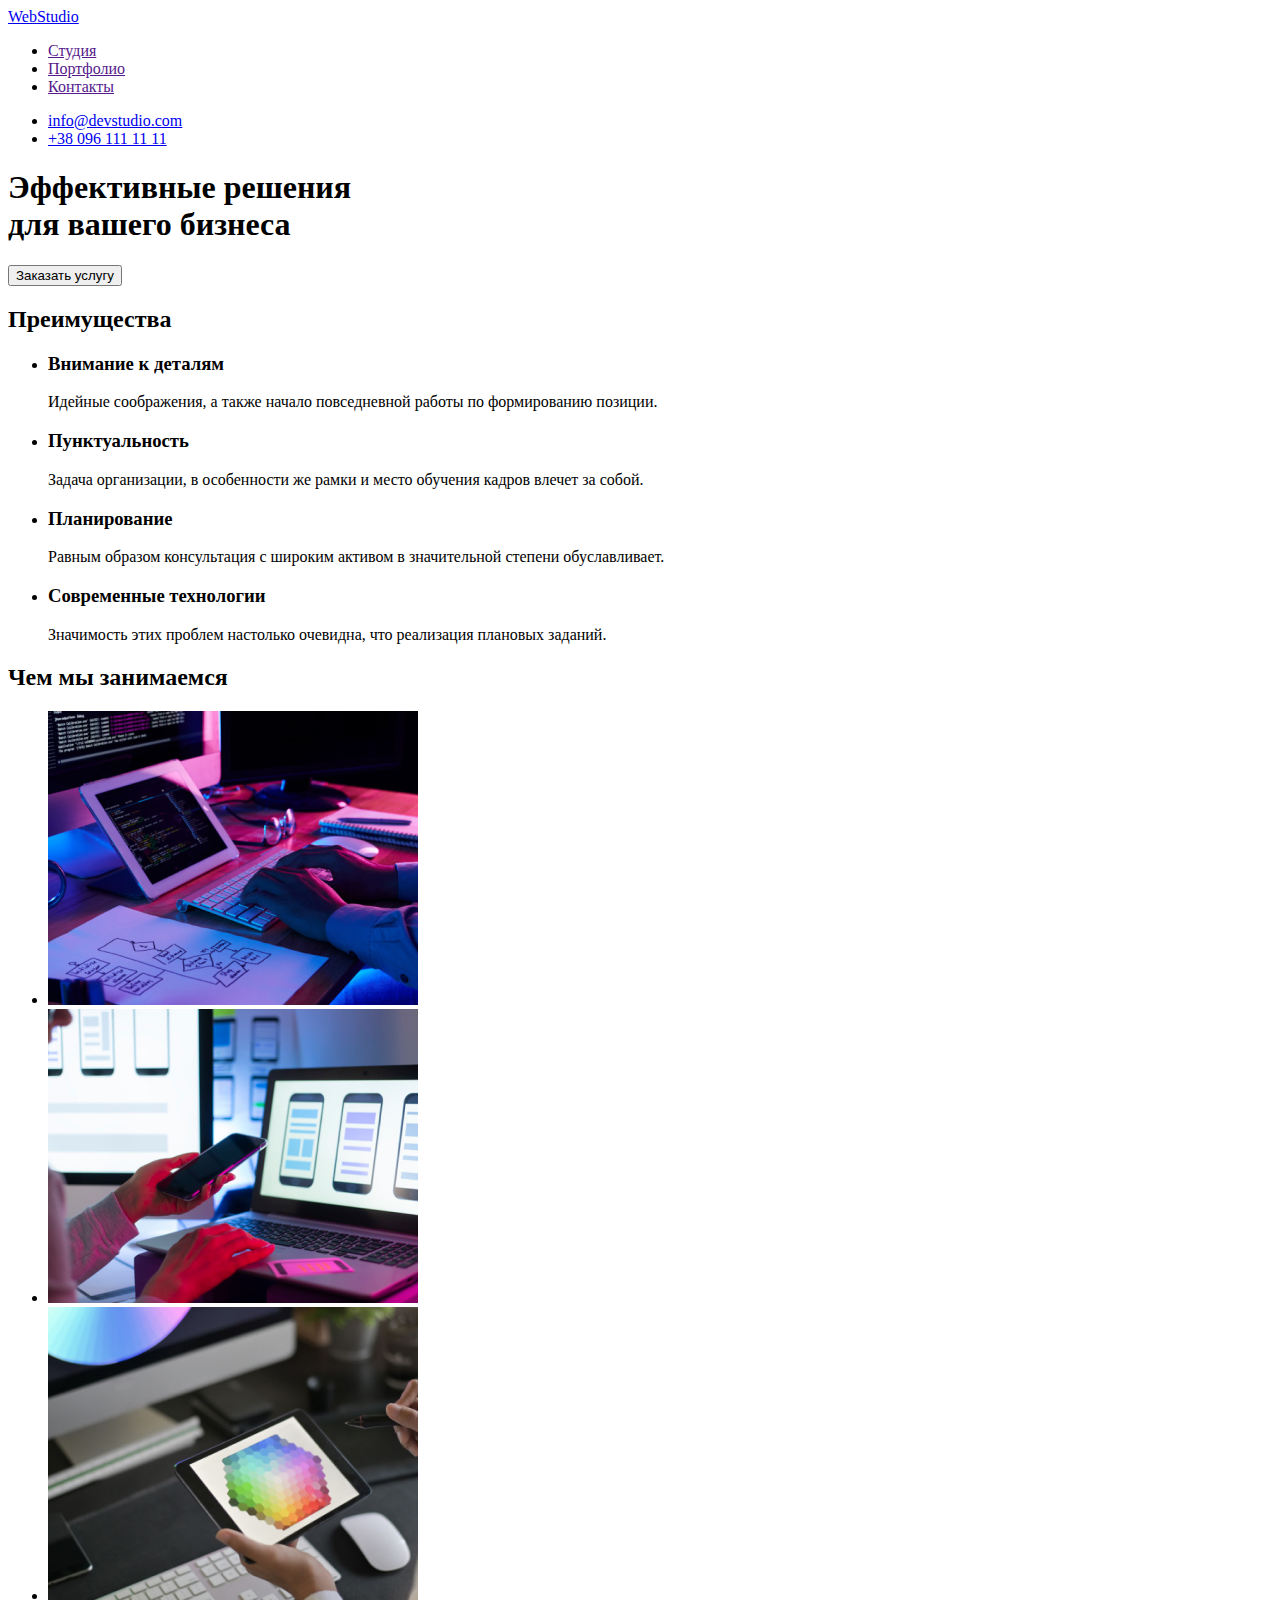
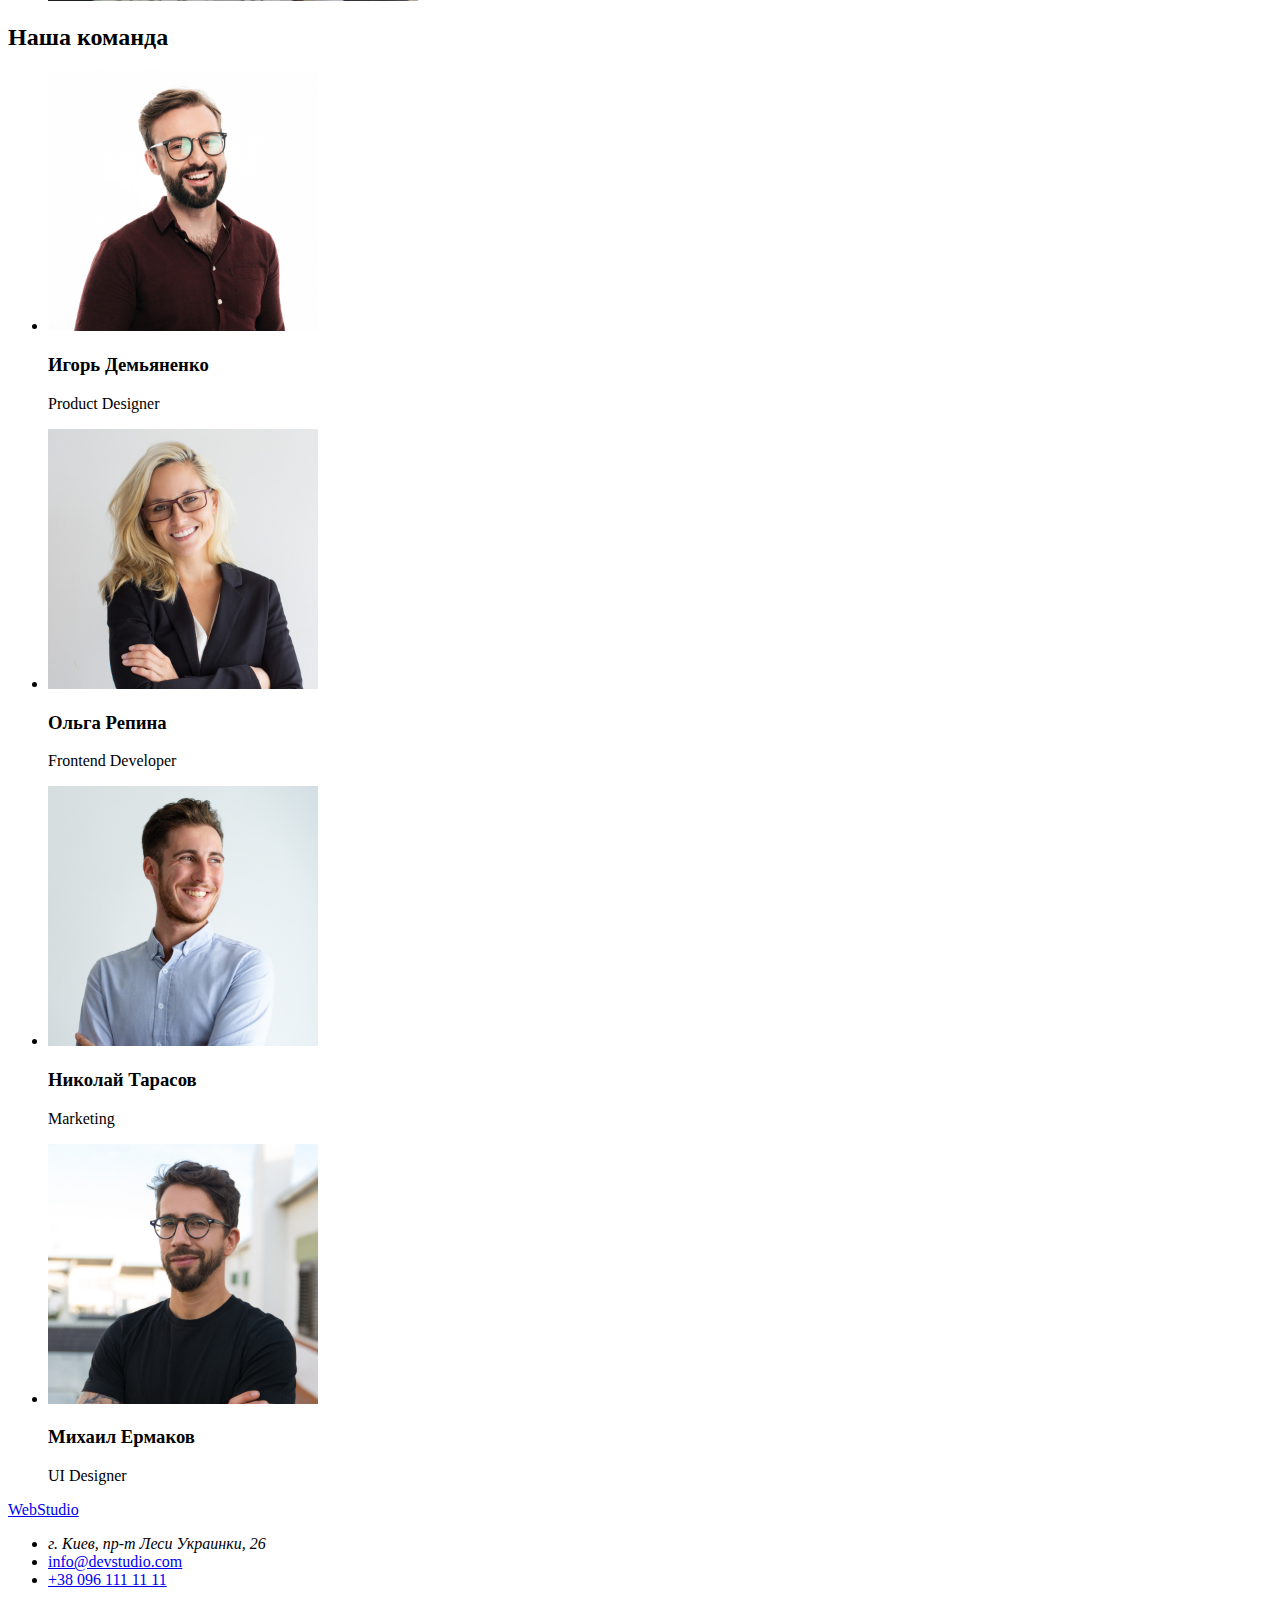
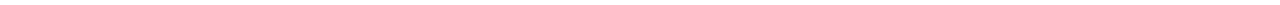
==== index.html @ 6b632d4a "Копіює дз №1" ====
<!DOCTYPE html>
<html lang="ru">
<head>
    <meta charset="UTF-8">
    <meta http-equiv="X-UA-Compatible" content="IE=edge">
    <meta name="viewport" content="width=device-width, initial-scale=1.0">
    <title>Web Studio</title>
</head>


<body>
<!--Шапка сайту-->
    <header>
        <nav>
            <a href="./index.html">WebStudio</a>
        
        <ul>
            <li><a href="">Студия</a></li>
            <li><a href="">Портфолио</a></li>
            <li><a href="">Контакты</a></li>
        </ul>
        </nav>
        <ul>
            <li><a href="mailto:info@devstudio.com">info@devstudio.com</a></li>
            <li><a href="tel:+38 096 111 11 11">+38 096 111 11 11</a></li>
        </ul>
    </header>

    <main>
<!--Головний банер-->
        <section>        
            <h1>Эффективные решения<br> для вашего бизнеса</h1>
            <button type="button">Заказать услугу</button>
        </section>
<!--Переваги-->
        <section>
            <h2>Преимущества</h2>
            <ul>
                <li>
                    <h3>Внимание к деталям</h3>
                    <p>Идейные соображения, а также начало повседневной работы по формированию позиции.</p>
                </li>
                <li>
                    <h3>Пунктуальность</h3>
                    <p>Задача организации, в особенности же рамки и место обучения кадров влечет за собой.</p>
                </li>
                <li>
                    <h3>Планирование</h3>
                    <p>Равным образом консультация с широким активом в значительной степени обуславливает.</p>
                </li>
                <li>
                    <h3>Современные технологии</h3>
                    <p>Значимость этих проблем настолько очевидна, что реализация плановых заданий.</p>
                </li>
            </ul>
        </section>
<!--Робота-->
        <section>
            <h2>Чем мы занимаемся</h2>
            <ul>
                <li>
                    <img src="./images/programming.jpg" alt="Програмирование" width="370" height="294">
                </li>
                <li>
                    <img src="./images/devices.jpg" alt="Выбор девайса для будущего проэкта" width="370" height="294">
                </li>
                <li>
                    <img src="./images/design.jpg" alt="Современный дизайн будущего проэкта" width="370" height="294">
                </li>
            </ul>
        </section>
<!--Команда-->
        <section>
            <h2>Наша команда</h2>
            <ul>
                <li>
                    <img src="./images/ihor-demianenko.jpg" alt="Игорь Демьяненко" width="270">
                    <h3>Игорь Демьяненко</h3>
                    <p>Product Designer</p>
                </li>
                <li>
                    <img src="./images/olga-repina.jpg" alt="Ольга Репина" width="270">
                    <h3>Ольга Репина</h3>
                    <p>Frontend Developer</p>
                </li>
                <li>
                    <img src="./images/nikolay-tarasov.jpg" alt="Николай Тарасов" width="270">
                    <h3>Николай Тарасов</h3>
                    <p>Marketing</p>
                </li>
                <li>
                    <img src="./images/myhail-ermakov.jpg" alt="Михаил Ермаков" width="270">
                    <h3>Михаил Ермаков</h3>
                    <p>UI Designer</p>
                </li>
            </ul>
        </section>
    </main>
<!--Підвал-->    
    <footer>
        <a href="./index.html">WebStudio</a>
        <ul>
            <li><address>г. Киев, пр-т Леси Украинки, 26</address></li>
            <li><a href="mailto:info@devstudio.com">info@devstudio.com</a></li>
            <li><a href="tel:+38 096 111 11 11">+38 096 111 11 11</a></li>
        </ul>
    </footer>
</body>
</html>
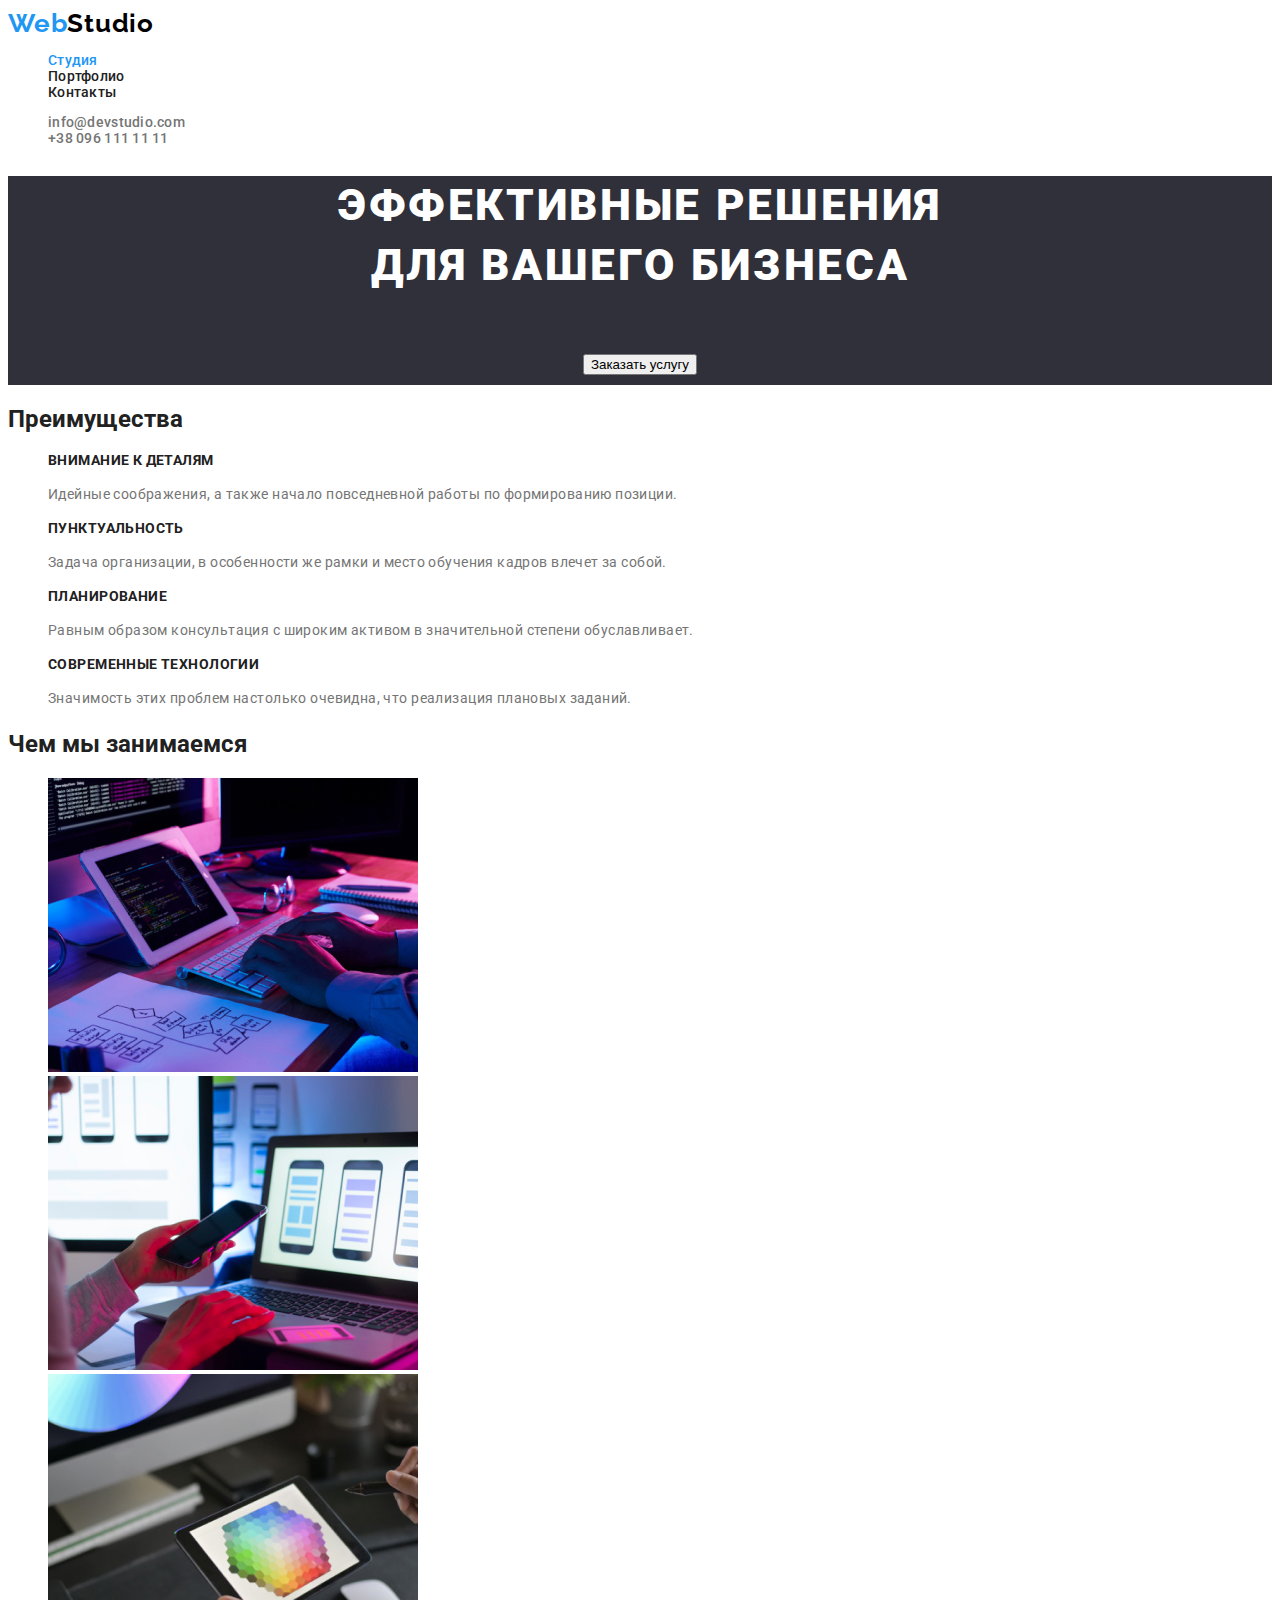
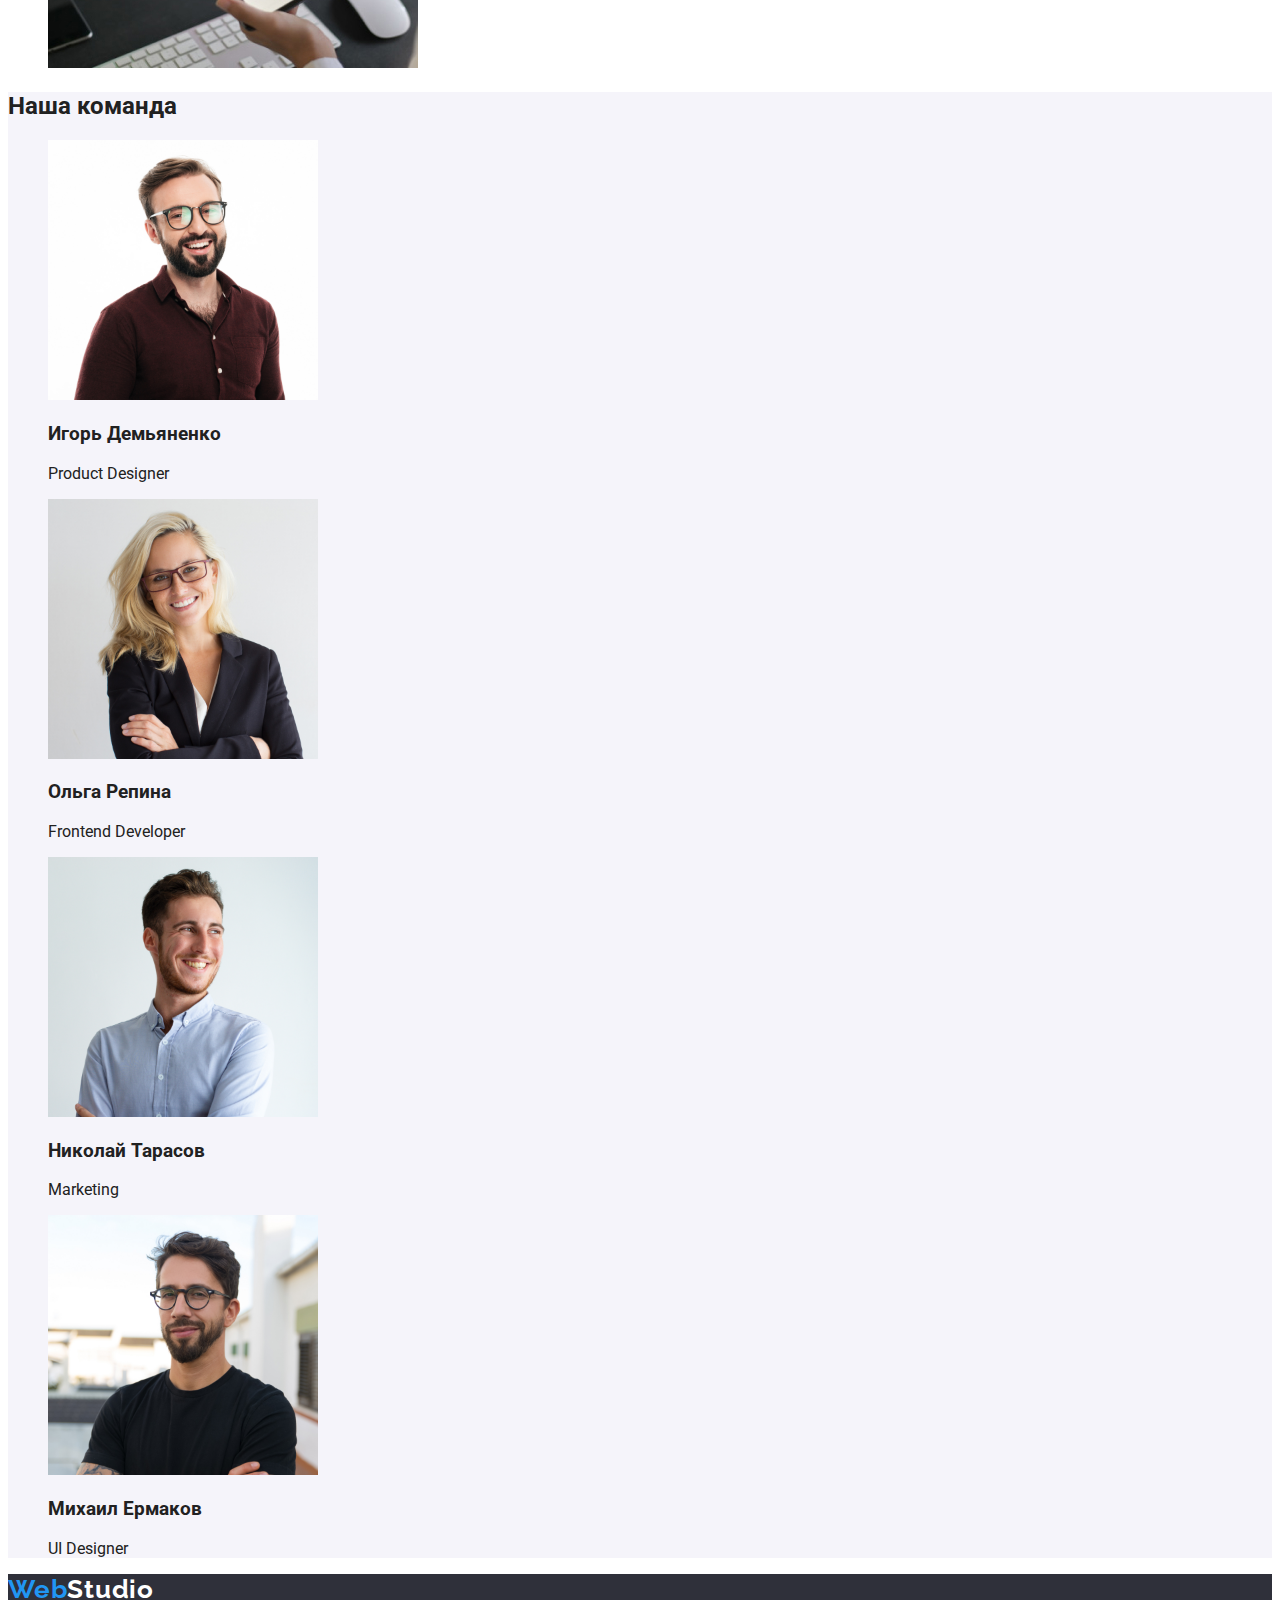
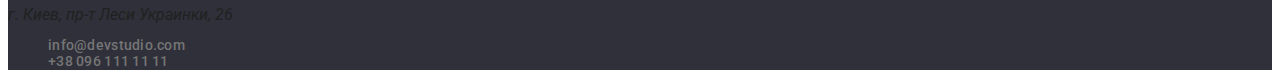
==== commit 5fd746ce: "Зроблено стиль шапки, основного документу  і розмітка портфоліо" ====
--- a/index.html
+++ b/index.html
@@ -4,60 +4,65 @@
     <meta charset="UTF-8">
     <meta http-equiv="X-UA-Compatible" content="IE=edge">
     <meta name="viewport" content="width=device-width, initial-scale=1.0">
+    <link rel="preconnect" href="https://fonts.googleapis.com">
+    <link rel="preconnect" href="https://fonts.gstatic.com" crossorigin>
+    <link href="https://fonts.googleapis.com/css2?family=Raleway:wght@700&family=Roboto:wght@400;500;700;900&display=swap"
+        rel="stylesheet">
+    <link rel="stylesheet" href="./css/styles.css">
     <title>Web Studio</title>
 </head>
 
 
 <body>
-<!--Шапка сайту-->
+<!--Header-->
     <header>
         <nav>
-            <a href="./index.html">WebStudio</a>
+            <a href="./index.html" class="logo"><span class="web">Web</span><span class="studio">Studio</span></a>
         
-        <ul>
-            <li><a href="">Студия</a></li>
-            <li><a href="">Портфолио</a></li>
-            <li><a href="">Контакты</a></li>
+        <ul class="site-nav">
+            <li><a href="./index.html" class="link-active">Студия</a></li>
+            <li><a href="./portfolio.html" class="link">Портфолио</a></li>
+            <li><a href="" class="link">Контакты</a></li>
         </ul>
         </nav>
-        <ul>
-            <li><a href="mailto:info@devstudio.com">info@devstudio.com</a></li>
-            <li><a href="tel:+38 096 111 11 11">+38 096 111 11 11</a></li>
+        <ul class="auth-nav">
+            <li><a href="mailto:info@devstudio.com" class="link">info@devstudio.com</a></li>
+            <li><a href="tel:+38 096 111 11 11" class="link">+38 096 111 11 11</a></li>
         </ul>
     </header>
 
     <main>
-<!--Головний банер-->
-        <section>        
-            <h1>Эффективные решения<br> для вашего бизнеса</h1>
+<!--Main section-->
+        <section class="main-section-index">        
+            <h1 class="title">Эффективные решения<br> для вашего бизнеса</h1>
             <button type="button">Заказать услугу</button>
         </section>
-<!--Переваги-->
-        <section>
+<!--Features-->
+        <section class="features">
             <h2>Преимущества</h2>
-            <ul>
+            <ul class="features-list">
                 <li>
-                    <h3>Внимание к деталям</h3>
-                    <p>Идейные соображения, а также начало повседневной работы по формированию позиции.</p>
+                    <h3 class="title">Внимание к деталям</h3>
+                    <p class="description">Идейные соображения, а также начало повседневной работы по формированию позиции.</p>
                 </li>
                 <li>
-                    <h3>Пунктуальность</h3>
-                    <p>Задача организации, в особенности же рамки и место обучения кадров влечет за собой.</p>
+                    <h3 class="title">Пунктуальность</h3>
+                    <p class="description">Задача организации, в особенности же рамки и место обучения кадров влечет за собой.</p>
                 </li>
                 <li>
-                    <h3>Планирование</h3>
-                    <p>Равным образом консультация с широким активом в значительной степени обуславливает.</p>
+                    <h3 class="title">Планирование</h3>
+                    <p class="description">Равным образом консультация с широким активом в значительной степени обуславливает.</p>
                 </li>
                 <li>
-                    <h3>Современные технологии</h3>
-                    <p>Значимость этих проблем настолько очевидна, что реализация плановых заданий.</p>
+                    <h3 class="title">Современные технологии</h3>
+                    <p class="description">Значимость этих проблем настолько очевидна, что реализация плановых заданий.</p>
                 </li>
             </ul>
         </section>
-<!--Робота-->
-        <section>
-            <h2>Чем мы занимаемся</h2>
-            <ul>
+<!--Work-->
+        <section class="Work">
+            <h2 class="title">Чем мы занимаемся</h2>
+            <ul class="work-list">
                 <li>
                     <img src="./images/programming.jpg" alt="Програмирование" width="370" height="294">
                 </li>
@@ -69,10 +74,10 @@
                 </li>
             </ul>
         </section>
-<!--Команда-->
-        <section>
+<!--Team-->
+        <section class="team">
             <h2>Наша команда</h2>
-            <ul>
+            <ul class="team-list">
                 <li>
                     <img src="./images/ihor-demianenko.jpg" alt="Игорь Демьяненко" width="270">
                     <h3>Игорь Демьяненко</h3>
@@ -96,14 +101,16 @@
             </ul>
         </section>
     </main>
-<!--Підвал-->    
+<!--Footer-->    
     <footer>
-        <a href="./index.html">WebStudio</a>
-        <ul>
+        <a href="./index.html" class="logo"><span class="web">Web</span><span class="studio-footer">Studio</span></a>
+        <u class="address">
             <li><address>г. Киев, пр-т Леси Украинки, 26</address></li>
-            <li><a href="mailto:info@devstudio.com">info@devstudio.com</a></li>
-            <li><a href="tel:+38 096 111 11 11">+38 096 111 11 11</a></li>
-        </ul>
+            <ul class="auth-nav">
+                <li><a href="mailto:info@devstudio.com" class="link">info@devstudio.com</a></li>
+                <li><a href="tel:+38 096 111 11 11" class="link">+38 096 111 11 11</a></li>
+            </ul>
+        </u>
     </footer>
 </body>
 </html>--- a/css/styles.css
+++ b/css/styles.css
@@ -0,0 +1,172 @@
+:root {
+  --main-site-color: #212121;
+  --header-color: #ffffff;
+  --main-section-color: #2f303a;
+  --team-color: #f5f4fa;
+  --footer-color: #2f303a;
+  --logo-color-first: #2196f3;
+  --logo-color-second: #000000;
+  --navigation-color: #212121;
+  --auth-nav-color: #757575;
+  --secondary-color: #757575;
+}
+
+body {
+  background-color: var(--header-color);
+  font-family: Roboto, sans-serif;
+  color: var(--main-site-color);
+}
+
+/*Logo*/
+.logo {
+  text-decoration: none;
+  font-family: Raleway;
+  font-style: normal;
+  font-weight: bold;
+  font-size: 26px;
+  line-height: 1.19;
+  letter-spacing: 0.03em;
+}
+.web {
+  color: var(--logo-color-first);
+}
+.studio {
+  color: var(--logo-color-second);
+}
+.studio-footer {
+  color: var(--header-color);
+}
+
+/*Navigation*/
+.site-nav .link,
+.auth-nav .link {
+  text-decoration: none;
+}
+.site-nav {
+  list-style: none;
+  font-style: normal;
+  font-weight: 500;
+  font-size: 14px;
+  line-height: 1.14;
+  letter-spacing: 0.02em;
+}
+.link-active {
+  color: var(--logo-color-first);
+  text-decoration: none;
+}
+.site-nav .link {
+  color: var(--navigation-color);
+}
+.site-nav .link:hover,
+link:focus {
+  color: var(--navigation-color);
+}
+.site-nav .link:active {
+  color: var(--logo-color-first);
+}
+
+/*Auth-nav*/
+.auth-nav {
+  list-style: none;
+  font-style: normal;
+  font-weight: 500;
+  font-size: 14px;
+  line-height: 1.14;
+  letter-spacing: 0.02em;
+}
+
+.auth-nav .link {
+  color: var(--auth-nav-color);
+}
+.auth-nav .link:hover,
+.link:active {
+  color: var(--logo-color-first);
+}
+
+/*Main section*/
+.main-section-index {
+  background-color: var(--main-section-color);
+  font-weight: 900;
+  font-size: 44px;
+  line-height: 1.36;
+
+  text-align: center;
+  letter-spacing: 0.06em;
+  text-transform: uppercase;
+}
+.main-section-index .title {
+  color: var(--header-color);
+  font-weight: 900;
+  font-size: 44px;
+  line-height: 1.36;
+
+  text-align: center;
+  letter-spacing: 0.06em;
+  text-transform: uppercase;
+}
+
+/*Features*/
+.features,
+.work {
+  background-color: var(--header-color);
+}
+
+.features-list {
+  list-style: none;
+}
+.features-list .title {
+  font-weight: bold;
+  font-size: 14px;
+  line-height: 1.14;
+  letter-spacing: 0.03em;
+  text-transform: uppercase;
+}
+.features-list .description {
+  color: var(--secondary-color);
+  font-size: 14px;
+  line-height: 1.71;
+
+  letter-spacing: 0.03em;
+}
+
+/*Work*/
+.work .title {
+  font-weight: bold;
+  font-size: 36px;
+  line-height: 1.17;
+  text-align: center;
+  letter-spacing: 0.03em;
+}
+.work-list {
+  list-style: none;
+}
+
+/*Team*/
+.team {
+  background-color: var(--team-color);
+}
+.team-list {
+  list-style: none;
+}
+
+/*Footer*/
+footer {
+  background-color: var(--footer-color);
+}
+.address {
+  list-style: none;
+}
+
+/*PORTFOLIO*/
+
+.buttons {
+  list-style: none;
+}
+
+.portfolio-list {
+  list-style: none;
+}
+
+.address {
+  text-decoration: none;
+}
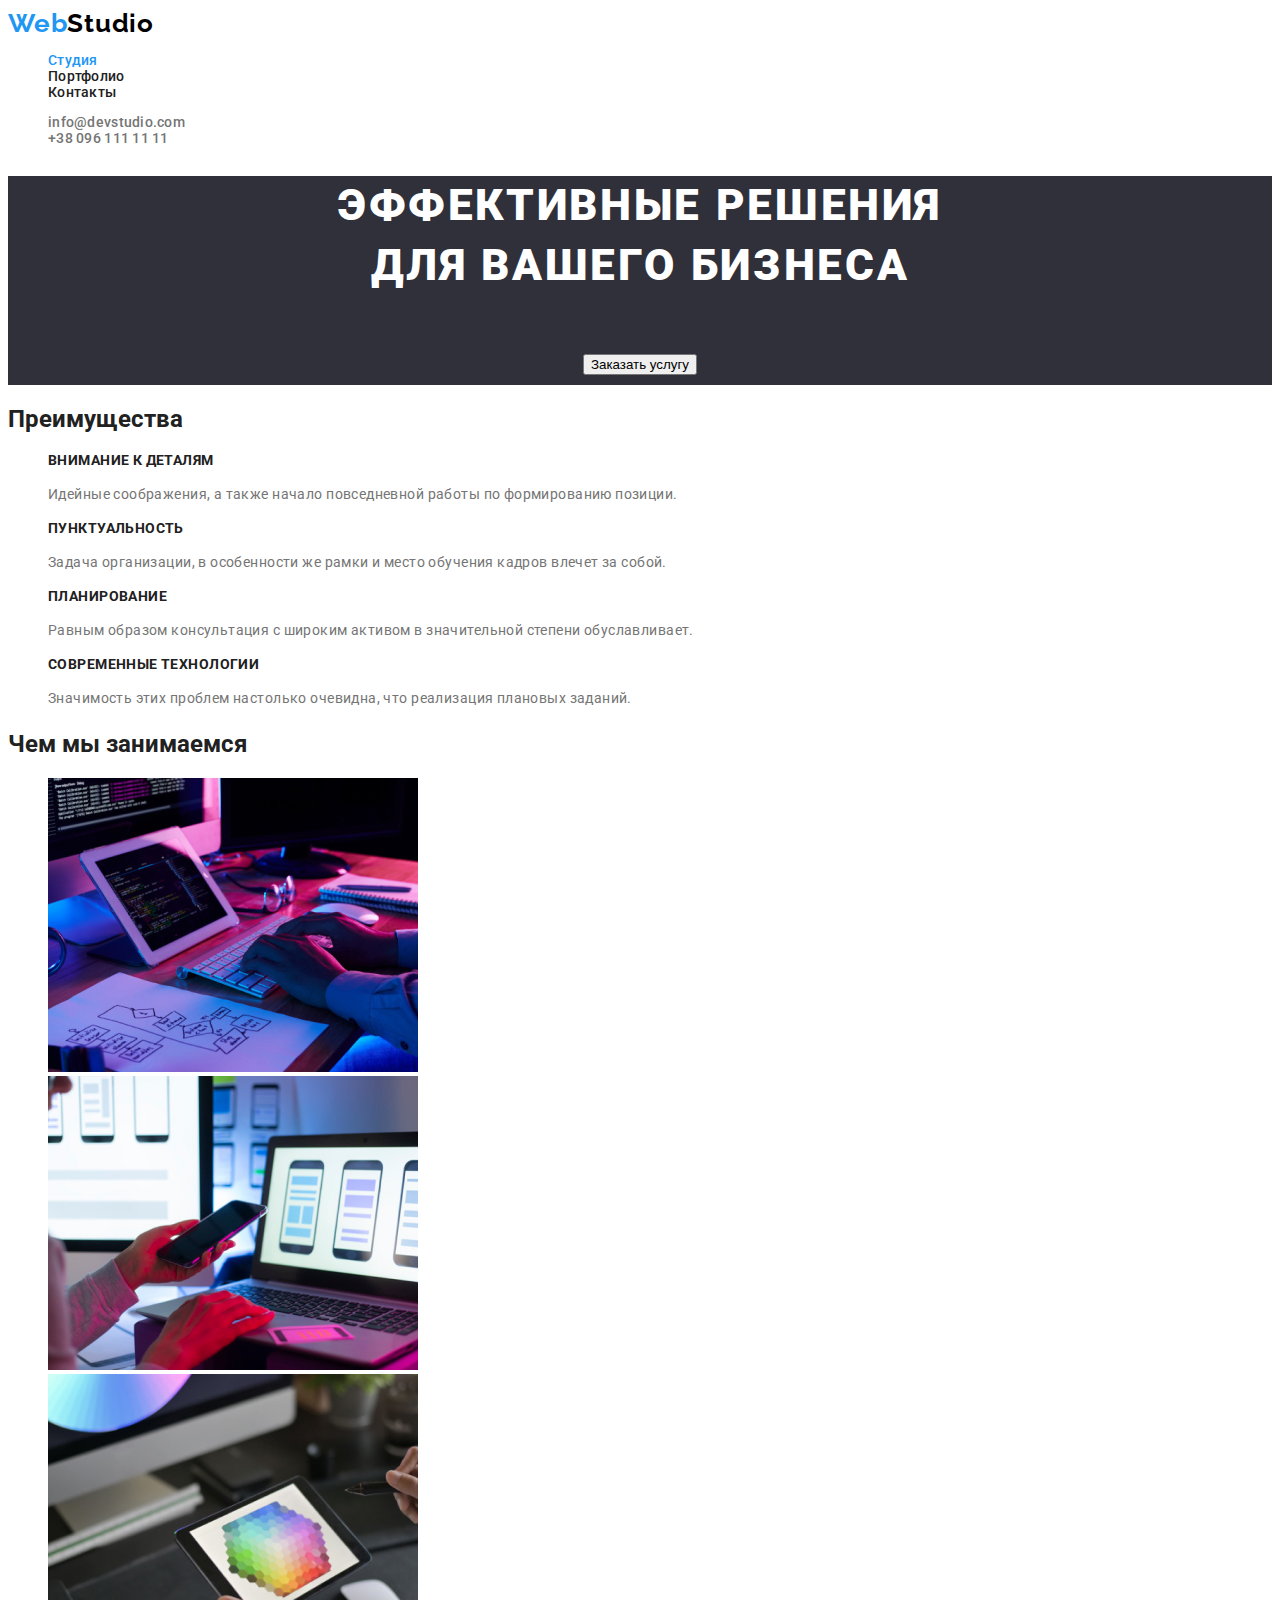
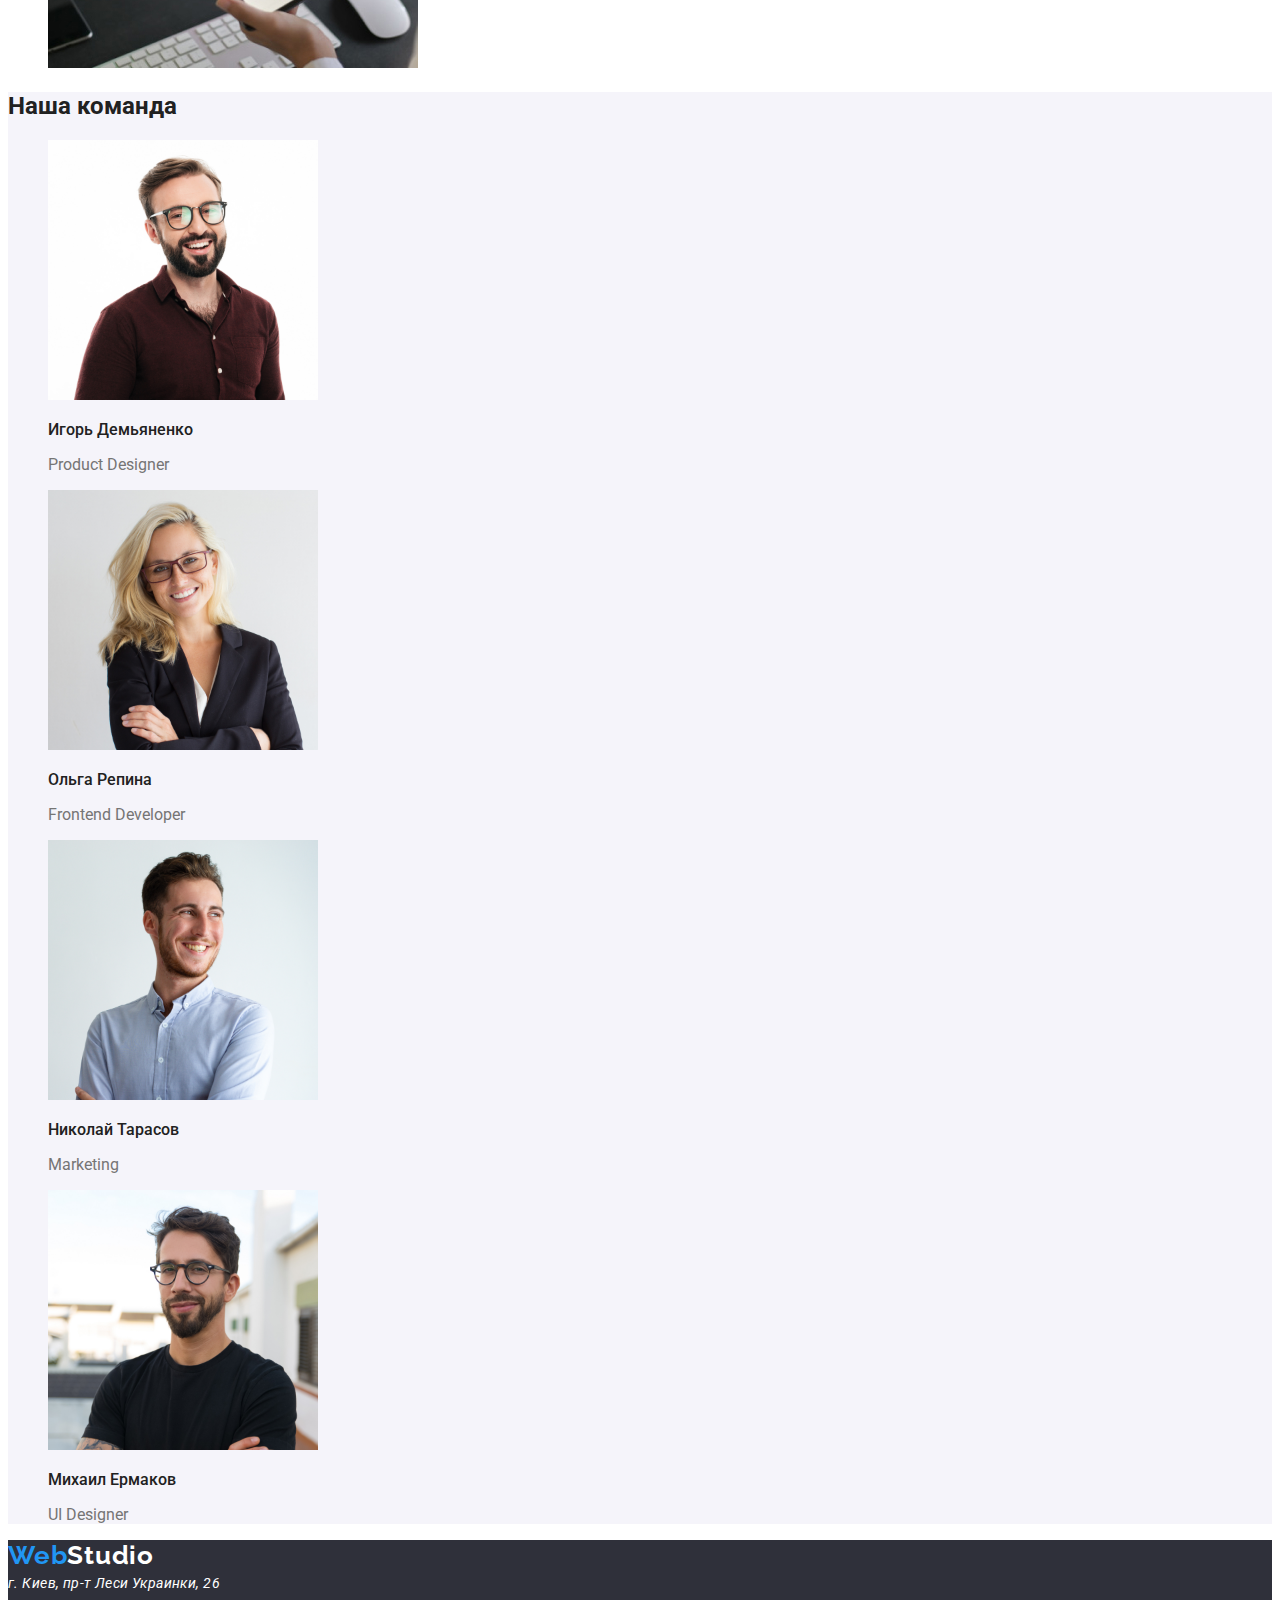
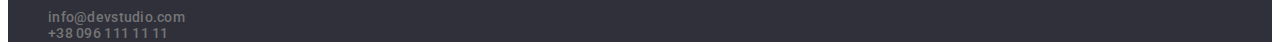
==== commit 384f9d3e: "Дороблено портфоліо і список проектів" ====
--- a/index.html
+++ b/index.html
@@ -35,7 +35,7 @@
 <!--Main section-->
         <section class="main-section-index">        
             <h1 class="title">Эффективные решения<br> для вашего бизнеса</h1>
-            <button type="button">Заказать услугу</button>
+            <button class="button" type="button">Заказать услугу</button>
         </section>
 <!--Features-->
         <section class="features">
@@ -80,23 +80,23 @@
             <ul class="team-list">
                 <li>
                     <img src="./images/ihor-demianenko.jpg" alt="Игорь Демьяненко" width="270">
-                    <h3>Игорь Демьяненко</h3>
-                    <p>Product Designer</p>
+                    <h3 class="team-list-name">Игорь Демьяненко</h3>
+                    <p class="team-list-position">Product Designer</p>
                 </li>
                 <li>
                     <img src="./images/olga-repina.jpg" alt="Ольга Репина" width="270">
-                    <h3>Ольга Репина</h3>
-                    <p>Frontend Developer</p>
+                    <h3 class="team-list-name">Ольга Репина</h3>
+                    <p class="team-list-position">Frontend Developer</p>
                 </li>
                 <li>
                     <img src="./images/nikolay-tarasov.jpg" alt="Николай Тарасов" width="270">
-                    <h3>Николай Тарасов</h3>
-                    <p>Marketing</p>
+                    <h3 class="team-list-name">Николай Тарасов</h3>
+                    <p class="team-list-position">Marketing</p>
                 </li>
                 <li>
                     <img src="./images/myhail-ermakov.jpg" alt="Михаил Ермаков" width="270">
-                    <h3>Михаил Ермаков</h3>
-                    <p>UI Designer</p>
+                    <h3 class="team-list-name">Михаил Ермаков</h3>
+                    <p class="team-list-position">UI Designer</p>
                 </li>
             </ul>
         </section>
--- a/css/styles.css
+++ b/css/styles.css
@@ -20,8 +20,7 @@
 /*Logo*/
 .logo {
   text-decoration: none;
-  font-family: Raleway;
-  font-style: normal;
+  font-family: Raleway, sans-serif;
   font-weight: bold;
   font-size: 26px;
   line-height: 1.19;
@@ -44,7 +43,6 @@
 }
 .site-nav {
   list-style: none;
-  font-style: normal;
   font-weight: 500;
   font-size: 14px;
   line-height: 1.14;
@@ -68,7 +66,6 @@
 /*Auth-nav*/
 .auth-nav {
   list-style: none;
-  font-style: normal;
   font-weight: 500;
   font-size: 14px;
   line-height: 1.14;
@@ -148,6 +145,17 @@
 .team-list {
   list-style: none;
 }
+.team-list-name {
+  color: var(--main-site-color);
+  font-style: normal;
+  font-weight: 500;
+  font-size: 16px;
+}
+.team-list-position {
+  color: var(--secondary-color);
+  font-size: 16px;
+  line-height: 1.19;
+}
 
 /*Footer*/
 footer {
@@ -162,6 +170,9 @@
 .buttons {
   list-style: none;
 }
+.button {
+  cursor: pointer;
+}
 
 .portfolio-list {
   list-style: none;
@@ -169,4 +180,25 @@
 
 .address {
   text-decoration: none;
-}
+  color: var(--header-color);
+  font-weight: normal;
+  font-size: 14px;
+  line-height: 1.71;
+  letter-spacing: 0.03em;
+}
+.portfolio-list-name {
+  color: var(--main-site-color);
+  font-style: normal;
+  font-weight: bold;
+  font-size: 18px;
+  line-height: 2;
+  letter-spacing: 0.06em;
+}
+
+.portfolio-list-type {
+  color: var(--secondary-color);
+  font-weight: normal;
+  font-size: 16px;
+  line-height: 1.87;
+  letter-spacing: 0.03em;
+}
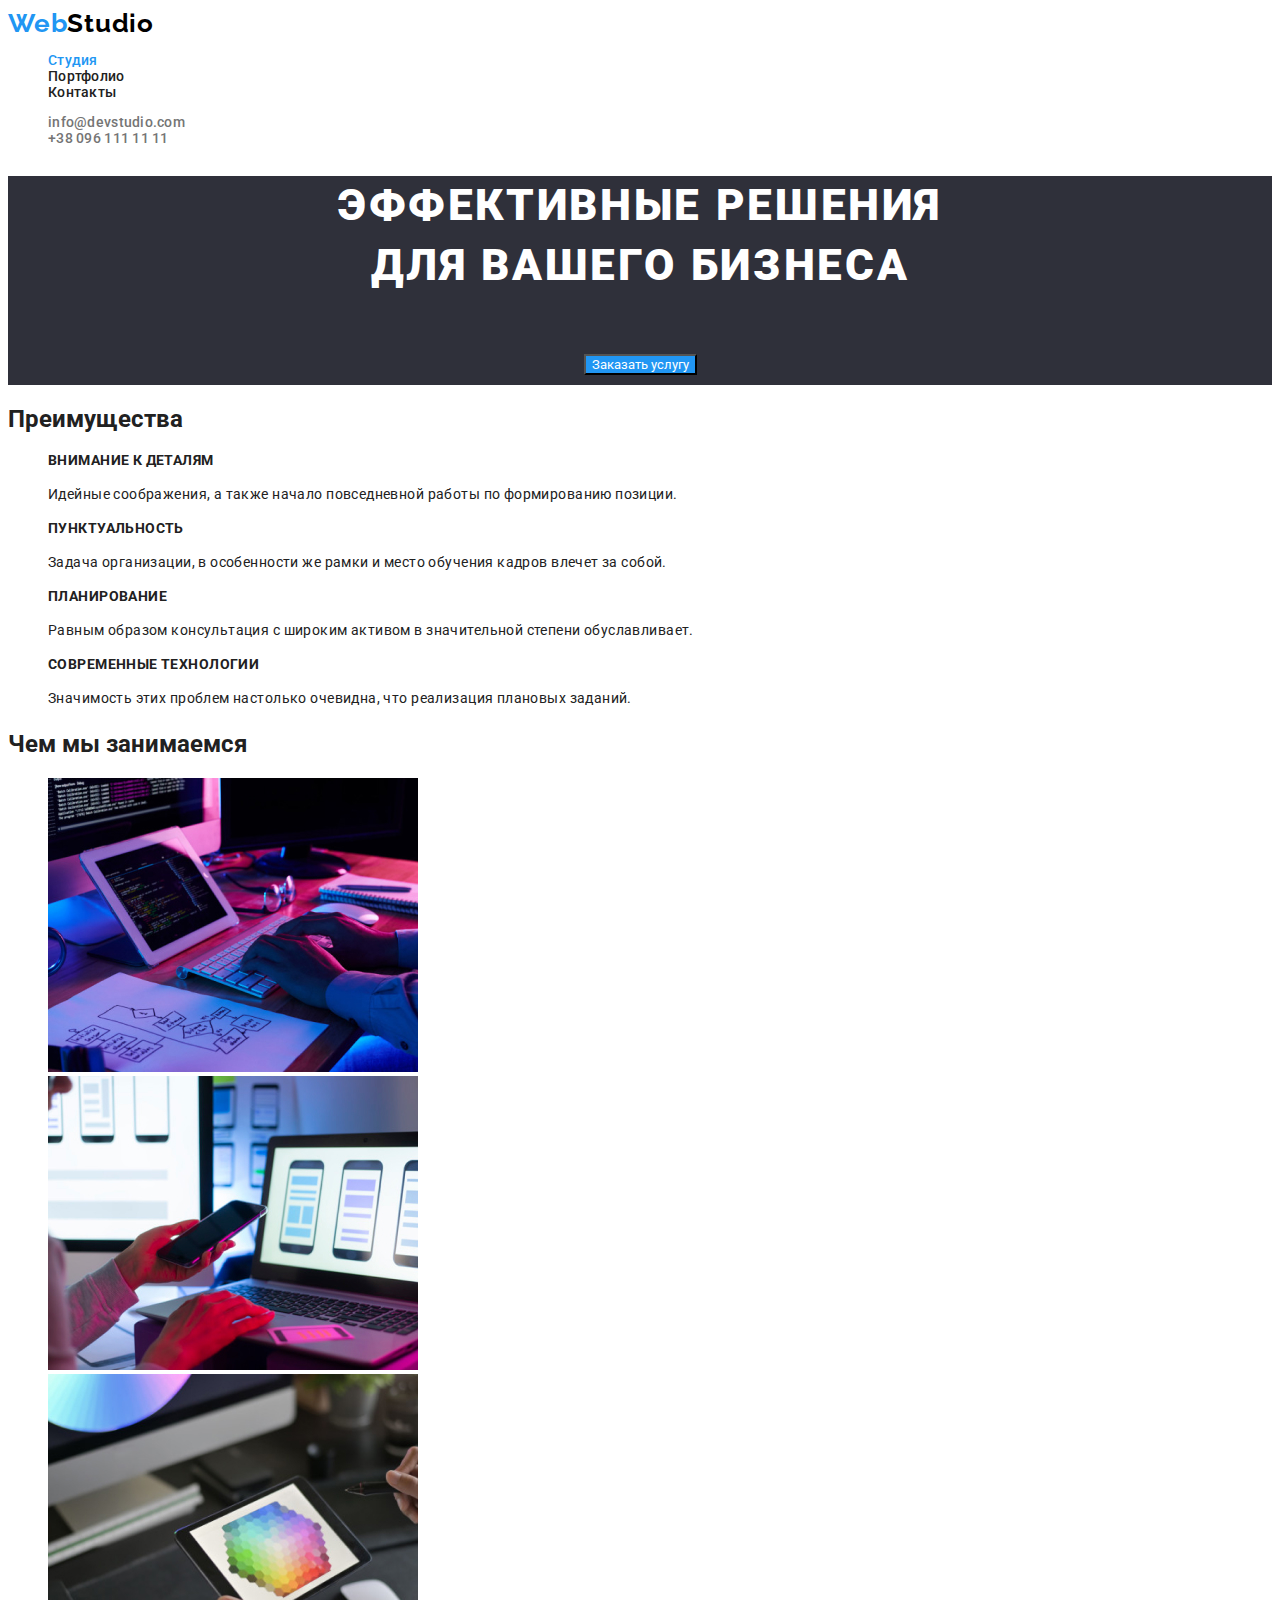
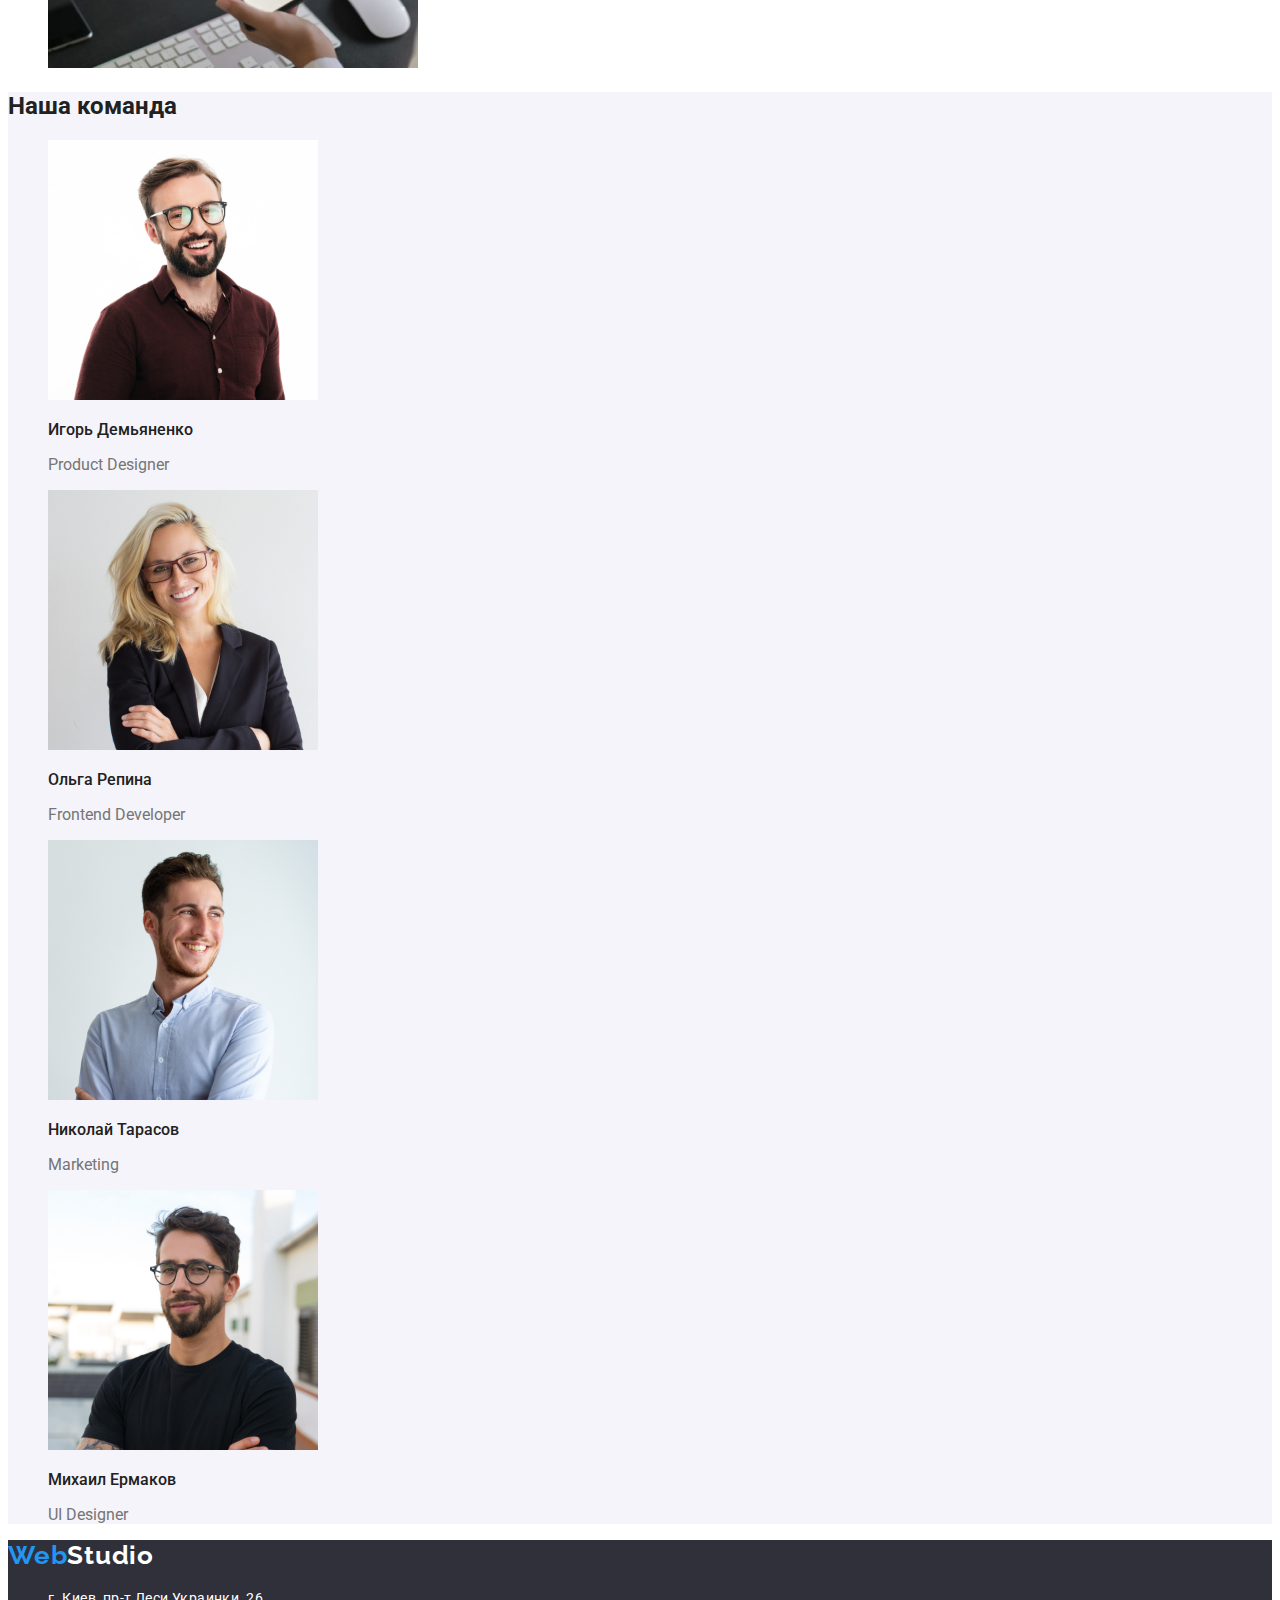
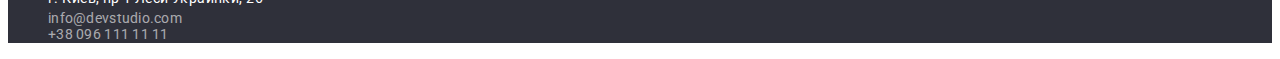
==== commit d123c3b3: "Зробила кнопки і відкоригувала кольори в CSS" ====
--- a/index.html
+++ b/index.html
@@ -6,19 +6,17 @@
     <meta name="viewport" content="width=device-width, initial-scale=1.0">
     <link rel="preconnect" href="https://fonts.googleapis.com">
     <link rel="preconnect" href="https://fonts.gstatic.com" crossorigin>
-    <link href="https://fonts.googleapis.com/css2?family=Raleway:wght@700&family=Roboto:wght@400;500;700;900&display=swap"
-        rel="stylesheet">
+    <link href="https://fonts.googleapis.com/css2?family=Raleway:wght@700&family=Roboto:wght@400;500;700;900&display=swap" rel="stylesheet">
     <link rel="stylesheet" href="./css/styles.css">
     <title>Web Studio</title>
 </head>
 
+<body>
 
-<body>
 <!--Header-->
     <header>
         <nav>
             <a href="./index.html" class="logo"><span class="web">Web</span><span class="studio">Studio</span></a>
-        
         <ul class="site-nav">
             <li><a href="./index.html" class="link-active">Студия</a></li>
             <li><a href="./portfolio.html" class="link">Портфолио</a></li>
@@ -27,7 +25,7 @@
         </nav>
         <ul class="auth-nav">
             <li><a href="mailto:info@devstudio.com" class="link">info@devstudio.com</a></li>
-            <li><a href="tel:+38 096 111 11 11" class="link">+38 096 111 11 11</a></li>
+            <li><a href="tel:+380961111111" class="link">+38 096 111 11 11</a></li>
         </ul>
     </header>
 
@@ -35,8 +33,9 @@
 <!--Main section-->
         <section class="main-section-index">        
             <h1 class="title">Эффективные решения<br> для вашего бизнеса</h1>
-            <button class="button" type="button">Заказать услугу</button>
+            <button class="button-index" type="button">Заказать услугу</button>
         </section>
+
 <!--Features-->
         <section class="features">
             <h2>Преимущества</h2>
@@ -59,6 +58,7 @@
                 </li>
             </ul>
         </section>
+
 <!--Work-->
         <section class="Work">
             <h2 class="title">Чем мы занимаемся</h2>
@@ -74,6 +74,7 @@
                 </li>
             </ul>
         </section>
+
 <!--Team-->
         <section class="team">
             <h2>Наша команда</h2>
@@ -101,16 +102,17 @@
             </ul>
         </section>
     </main>
+
 <!--Footer-->    
     <footer>
         <a href="./index.html" class="logo"><span class="web">Web</span><span class="studio-footer">Studio</span></a>
-        <u class="address">
-            <li><address>г. Киев, пр-т Леси Украинки, 26</address></li>
-            <ul class="auth-nav">
-                <li><a href="mailto:info@devstudio.com" class="link">info@devstudio.com</a></li>
-                <li><a href="tel:+38 096 111 11 11" class="link">+38 096 111 11 11</a></li>
+        <address>
+            <ul class="address">
+                <li><a class="address-link" href="https://goo.gl/maps/8xAyCc6BftRqbFo67" target="_blank" rel="noopener noreferrer">г. Киев, пр-т Леси Украинки, 26</a></li>
+                <li class="footer-nav"><a href="mailto:info@devstudio.com" class="link">info@devstudio.com</a></li>
+                <li class="footer-nav"><a href="tel:+380961111111" class="link">+38 096 111 11 11</a></li>
             </ul>
-        </u>
+        </address>
     </footer>
 </body>
 </html>--- a/css/styles.css
+++ b/css/styles.css
@@ -1,20 +1,22 @@
 :root {
-  --main-site-color: #212121;
+  --main-text-color: #212121;
+  --secondary-text-color: #757575;
   --header-color: #ffffff;
   --main-section-color: #2f303a;
+  --second-section-color: #e5e5e5;
   --team-color: #f5f4fa;
-  --footer-color: #2f303a;
   --logo-color-first: #2196f3;
   --logo-color-second: #000000;
-  --navigation-color: #212121;
-  --auth-nav-color: #757575;
-  --secondary-color: #757575;
+  --footer-color: rgba(255, 255, 255, 0.6);
+
+  --main-buttom: #f5f4fa;
+  --active-buttom: #2196f3;
 }
 
 body {
   background-color: var(--header-color);
   font-family: Roboto, sans-serif;
-  color: var(--main-site-color);
+  color: var(--main-text-color);
 }
 
 /*Logo*/
@@ -48,16 +50,16 @@
   line-height: 1.14;
   letter-spacing: 0.02em;
 }
-.link-active {
+.site-nav .link-active {
   color: var(--logo-color-first);
   text-decoration: none;
 }
 .site-nav .link {
-  color: var(--navigation-color);
+  color: var(--main-text-color);
 }
 .site-nav .link:hover,
-link:focus {
-  color: var(--navigation-color);
+.site-nav .link:focus {
+  color: var(--logo-color-first);
 }
 .site-nav .link:active {
   color: var(--logo-color-first);
@@ -71,12 +73,13 @@
   line-height: 1.14;
   letter-spacing: 0.02em;
 }
-
 .auth-nav .link {
-  color: var(--auth-nav-color);
+  color: var(--secondary-text-color);
+  font-style: normal;
 }
 .auth-nav .link:hover,
-.link:active {
+.auth-nav .link:focus,
+.auth-nav .link:active {
   color: var(--logo-color-first);
 }
 
@@ -105,7 +108,7 @@
 /*Features*/
 .features,
 .work {
-  background-color: var(--header-color);
+  background-color: (--second-section-color);
 }
 
 .features-list {
@@ -146,49 +149,90 @@
   list-style: none;
 }
 .team-list-name {
-  color: var(--main-site-color);
-  font-style: normal;
+  color: var(--main-text-color);
   font-weight: 500;
   font-size: 16px;
 }
 .team-list-position {
-  color: var(--secondary-color);
+  color: var(--secondary-text-color);
   font-size: 16px;
   line-height: 1.19;
 }
 
 /*Footer*/
 footer {
-  background-color: var(--footer-color);
+  background-color: var(--main-section-color);
 }
 .address {
   list-style: none;
 }
 
+.address-link {
+  font-style: normal;
+  font-size: 14px;
+  line-height: 1.71;
+  letter-spacing: 0.03em;
+  text-decoration: none;
+  color: var(--header-color);
+}
+
+.footer-nav {
+  font-size: 14px;
+  line-height: 1.14;
+  letter-spacing: 0.02em;
+}
+.footer-nav .link {
+  color: var(--footer-color);
+  font-style: normal;
+  text-decoration: none;
+}
+
+.footer-nav .link:hover,
+.footer-nav .link:focus,
+.footer-nav .link:active {
+  color: var(--logo-color-first);
+}
+
 /*PORTFOLIO*/
 
 .buttons {
   list-style: none;
 }
-.button {
+
+.button-index {
   cursor: pointer;
+  font-family: Roboto, sans-serif;
+  color: var(--header-color);
+  background-color: var(--active-buttom);
+}
+.button-index:hover,
+.button-index:focus,
+.button-index:active {
+  cursor: pointer;
+  font-family: Roboto, sans-serif;
+  color: var(--main-text-color);
+  background-color: var(--main-buttom);
+}
+.button-portfolio {
+  cursor: pointer;
+  font-family: Roboto, sans-serif;
+  color: var(--main-text-color);
+  background-color: var(--main-buttom);
+}
+
+.button-portfolio:hover,
+.button-portfolio:focus,
+.button-portfolio:active {
+  color: var(--header-color);
+  background-color: var(--active-buttom);
 }
 
 .portfolio-list {
   list-style: none;
 }
 
-.address {
-  text-decoration: none;
-  color: var(--header-color);
-  font-weight: normal;
-  font-size: 14px;
-  line-height: 1.71;
-  letter-spacing: 0.03em;
-}
 .portfolio-list-name {
-  color: var(--main-site-color);
-  font-style: normal;
+  color: var(--main-text-color);
   font-weight: bold;
   font-size: 18px;
   line-height: 2;
@@ -196,8 +240,7 @@
 }
 
 .portfolio-list-type {
-  color: var(--secondary-color);
-  font-weight: normal;
+  color: var(--secondary-text-color);
   font-size: 16px;
   line-height: 1.87;
   letter-spacing: 0.03em;
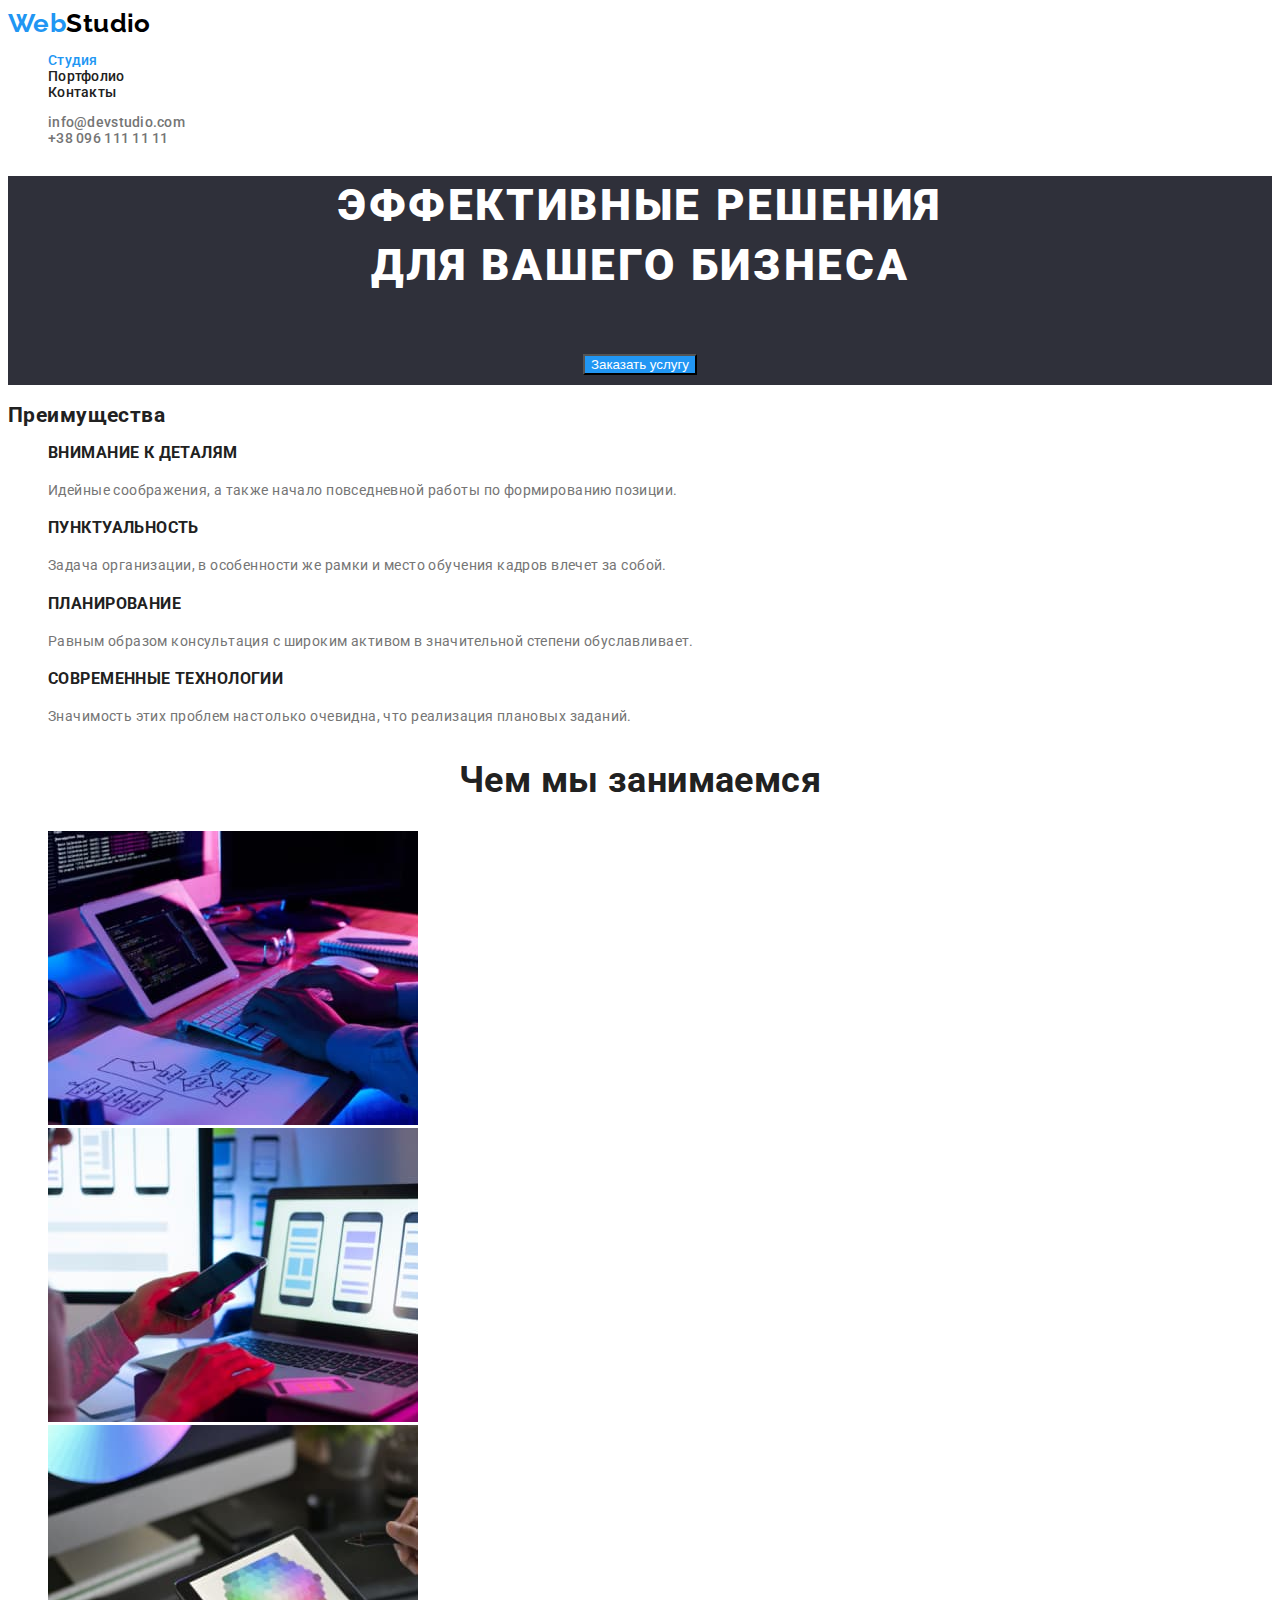
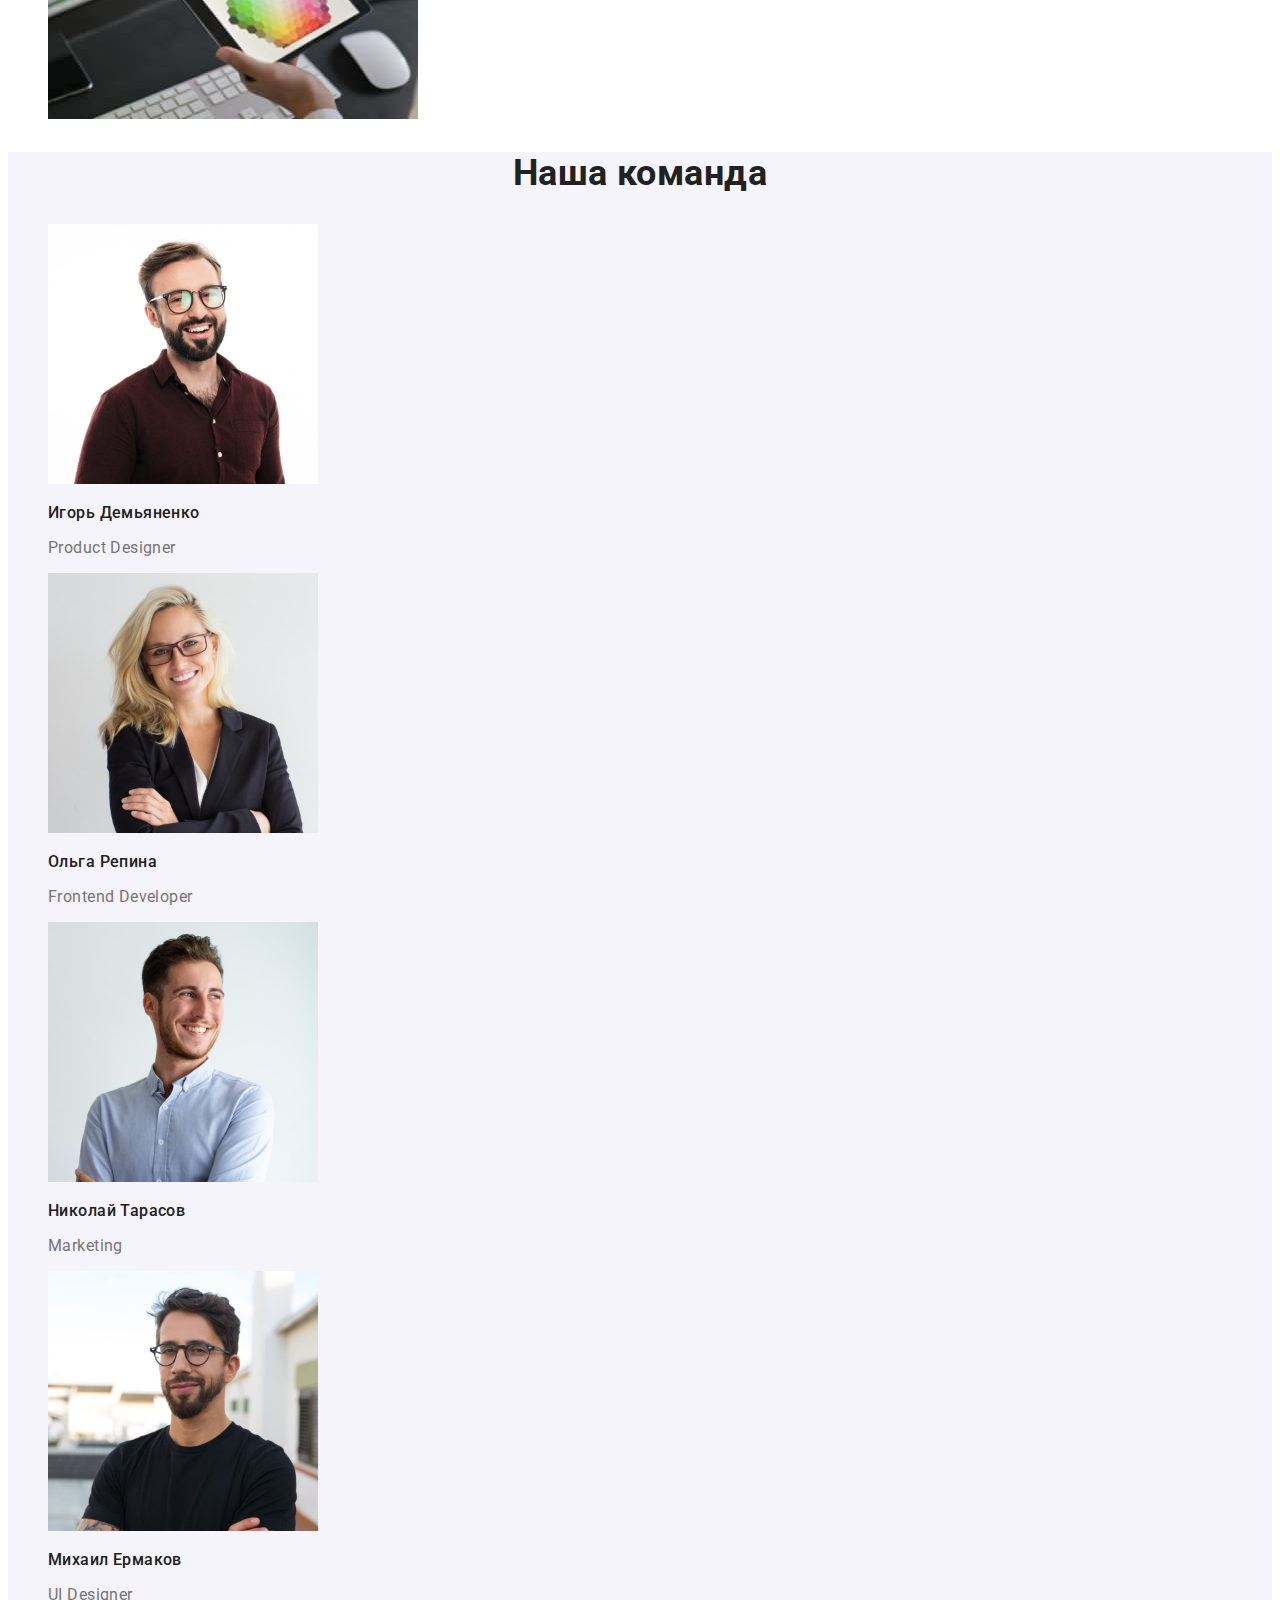
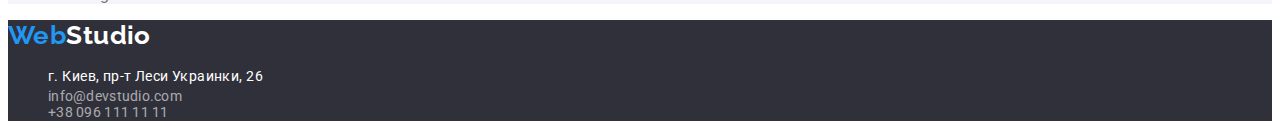
==== commit 0cfc09f3: "Внесені поправки по HTML, CSS і зображеннях" ====
--- a/index.html
+++ b/index.html
@@ -16,53 +16,53 @@
 <!--Header-->
     <header>
         <nav>
-            <a href="./index.html" class="logo"><span class="web">Web</span><span class="studio">Studio</span></a>
-        <ul class="site-nav">
-            <li><a href="./index.html" class="link-active">Студия</a></li>
-            <li><a href="./portfolio.html" class="link">Портфолио</a></li>
-            <li><a href="" class="link">Контакты</a></li>
-        </ul>
+            <a href="./index.html" class="logo link-list"><span class="web">Web</span><span class="studio">Studio</span></a>
+            <ul class="site-nav list-style">
+                <li><a href="./index.html" class="link-active">Студия</a></li>
+                <li><a href="./portfolio.html" class="link-list">Портфолио</a></li>
+                <li><a href="" class="link-list">Контакты</a></li>
+            </ul>
         </nav>
-        <ul class="auth-nav">
-            <li><a href="mailto:info@devstudio.com" class="link">info@devstudio.com</a></li>
-            <li><a href="tel:+380961111111" class="link">+38 096 111 11 11</a></li>
+        <ul class="auth-nav list-style">
+            <li><a href="mailto:info@devstudio.com" class="link-list">info@devstudio.com</a></li>
+            <li><a href="tel:+380961111111" class="link-list">+38 096 111 11 11</a></li>
         </ul>
     </header>
 
     <main>
 <!--Main section-->
-        <section class="main-section-index">        
-            <h1 class="title">Эффективные решения<br> для вашего бизнеса</h1>
+        <section class="main-index">
+            <h1 class="main-index-title">Эффективные решения<br> для вашего бизнеса</h1>
             <button class="button-index" type="button">Заказать услугу</button>
         </section>
 
 <!--Features-->
         <section class="features">
             <h2>Преимущества</h2>
-            <ul class="features-list">
+            <ul class="features-list list-style">
                 <li>
-                    <h3 class="title">Внимание к деталям</h3>
-                    <p class="description">Идейные соображения, а также начало повседневной работы по формированию позиции.</p>
+                    <h3 class="features-title">Внимание к деталям</h3>
+                    <p class="features-description">Идейные соображения, а также начало повседневной работы по формированию позиции.</p>
                 </li>
                 <li>
-                    <h3 class="title">Пунктуальность</h3>
-                    <p class="description">Задача организации, в особенности же рамки и место обучения кадров влечет за собой.</p>
+                    <h3 class="features-title">Пунктуальность</h3>
+                    <p class="features-description">Задача организации, в особенности же рамки и место обучения кадров влечет за собой.</p>
                 </li>
                 <li>
-                    <h3 class="title">Планирование</h3>
-                    <p class="description">Равным образом консультация с широким активом в значительной степени обуславливает.</p>
+                    <h3 class="features-title">Планирование</h3>
+                    <p class="features-description">Равным образом консультация с широким активом в значительной степени обуславливает.</p>
                 </li>
                 <li>
-                    <h3 class="title">Современные технологии</h3>
-                    <p class="description">Значимость этих проблем настолько очевидна, что реализация плановых заданий.</p>
+                    <h3 class="features-title">Современные технологии</h3>
+                    <p class="features-description">Значимость этих проблем настолько очевидна, что реализация плановых заданий.</p>
                 </li>
             </ul>
         </section>
 
 <!--Work-->
-        <section class="Work">
-            <h2 class="title">Чем мы занимаемся</h2>
-            <ul class="work-list">
+        <section class="work">
+            <h2 class="work-title">Чем мы занимаемся</h2>
+            <ul class="work-list list-style">
                 <li>
                     <img src="./images/programming.jpg" alt="Програмирование" width="370" height="294">
                 </li>
@@ -77,8 +77,8 @@
 
 <!--Team-->
         <section class="team">
-            <h2>Наша команда</h2>
-            <ul class="team-list">
+            <h2 class="team-title">Наша команда</h2>
+            <ul class="team-list list-style">
                 <li>
                     <img src="./images/ihor-demianenko.jpg" alt="Игорь Демьяненко" width="270">
                     <h3 class="team-list-name">Игорь Демьяненко</h3>
@@ -103,12 +103,12 @@
         </section>
     </main>
 
-<!--Footer-->    
-    <footer>
-        <a href="./index.html" class="logo"><span class="web">Web</span><span class="studio-footer">Studio</span></a>
+<!--Footer-->
+    <footer class="footer">
+        <a href="./index.html" class="logo link-list"><span class="web">Web</span><span class="studio-footer">Studio</span></a>
         <address>
-            <ul class="address">
-                <li><a class="address-link" href="https://goo.gl/maps/8xAyCc6BftRqbFo67" target="_blank" rel="noopener noreferrer">г. Киев, пр-т Леси Украинки, 26</a></li>
+            <ul class="address list-style">
+                <li><a class="address-link link-list" href="https://goo.gl/maps/8xAyCc6BftRqbFo67" target="_blank" rel="noopener noreferrer">г. Киев, пр-т Леси Украинки, 26</a></li>
                 <li class="footer-nav"><a href="mailto:info@devstudio.com" class="link">info@devstudio.com</a></li>
                 <li class="footer-nav"><a href="tel:+380961111111" class="link">+38 096 111 11 11</a></li>
             </ul>
--- a/css/styles.css
+++ b/css/styles.css
@@ -1,90 +1,84 @@
 :root {
   --main-text-color: #212121;
   --secondary-text-color: #757575;
-  --header-color: #ffffff;
+  --white-color: #ffffff;
   --main-section-color: #2f303a;
   --second-section-color: #e5e5e5;
-  --team-color: #f5f4fa;
-  --logo-color-first: #2196f3;
+  --team-background-color: #f5f4fa;
+  --accent-color: #2196f3;
   --logo-color-second: #000000;
   --footer-color: rgba(255, 255, 255, 0.6);
-
   --main-buttom: #f5f4fa;
-  --active-buttom: #2196f3;
 }
 
 body {
-  background-color: var(--header-color);
+  background-color: var(--white-color);
   font-family: Roboto, sans-serif;
   color: var(--main-text-color);
+  letter-spacing: 0.03em;
+  font-size: 14px;
+}
+.link-list {
+  text-decoration: none;
+}
+
+.list-style {
+  list-style: none;
 }
 
 /*Logo*/
 .logo {
-  text-decoration: none;
   font-family: Raleway, sans-serif;
-  font-weight: bold;
+  font-weight: 700;
   font-size: 26px;
   line-height: 1.19;
-  letter-spacing: 0.03em;
 }
 .web {
-  color: var(--logo-color-first);
+  color: var(--accent-color);
 }
 .studio {
   color: var(--logo-color-second);
 }
 .studio-footer {
-  color: var(--header-color);
+  color: var(--white-color);
 }
 
 /*Navigation*/
-.site-nav .link,
-.auth-nav .link {
+
+.site-nav {
+  font-weight: 500;
+  line-height: 1.14;
+  letter-spacing: 0.02em;
+}
+.site-nav .link-active {
+  color: var(--accent-color);
   text-decoration: none;
 }
-.site-nav {
-  list-style: none;
-  font-weight: 500;
-  font-size: 14px;
-  line-height: 1.14;
-  letter-spacing: 0.02em;
-}
-.site-nav .link-active {
-  color: var(--logo-color-first);
-  text-decoration: none;
-}
-.site-nav .link {
-  color: var(--main-text-color);
-}
-.site-nav .link:hover,
-.site-nav .link:focus {
-  color: var(--logo-color-first);
-}
-.site-nav .link:active {
-  color: var(--logo-color-first);
+.site-nav .link-list {
+  color: var(--main-text-color);
+}
+.site-nav .link-list:hover,
+.site-nav .link-list:focus,
+.site-nav .link-list:active,
+.auth-nav .link-list:hover,
+.auth-nav .link:focus,
+.auth-nav .link-list:active {
+  color: var(--accent-color);
 }
 
 /*Auth-nav*/
 .auth-nav {
-  list-style: none;
   font-weight: 500;
-  font-size: 14px;
   line-height: 1.14;
   letter-spacing: 0.02em;
 }
-.auth-nav .link {
+.auth-nav .link-list {
   color: var(--secondary-text-color);
   font-style: normal;
 }
-.auth-nav .link:hover,
-.auth-nav .link:focus,
-.auth-nav .link:active {
-  color: var(--logo-color-first);
-}
 
 /*Main section*/
-.main-section-index {
+.main-index {
   background-color: var(--main-section-color);
   font-weight: 900;
   font-size: 44px;
@@ -94,8 +88,8 @@
   letter-spacing: 0.06em;
   text-transform: uppercase;
 }
-.main-section-index .title {
-  color: var(--header-color);
+.main-index-title {
+  color: var(--white-color);
   font-weight: 900;
   font-size: 44px;
   line-height: 1.36;
@@ -112,41 +106,35 @@
 }
 
 .features-list {
-  list-style: none;
-}
-.features-list .title {
-  font-weight: bold;
-  font-size: 14px;
-  line-height: 1.14;
-  letter-spacing: 0.03em;
+}
+
+.features-title {
+  font-weight: 700;
+  line-height: 1.14;
   text-transform: uppercase;
 }
-.features-list .description {
-  color: var(--secondary-color);
+.features-description {
+  color: var(--secondary-text-color);
   font-size: 14px;
   line-height: 1.71;
-
-  letter-spacing: 0.03em;
 }
 
 /*Work*/
-.work .title {
-  font-weight: bold;
+.work-title,
+.team-title {
+  font-weight: 700;
   font-size: 36px;
   line-height: 1.17;
   text-align: center;
-  letter-spacing: 0.03em;
 }
 .work-list {
-  list-style: none;
 }
 
 /*Team*/
 .team {
-  background-color: var(--team-color);
+  background-color: var(--team-background-color);
 }
 .team-list {
-  list-style: none;
 }
 .team-list-name {
   color: var(--main-text-color);
@@ -160,24 +148,19 @@
 }
 
 /*Footer*/
-footer {
+.footer {
   background-color: var(--main-section-color);
 }
 .address {
-  list-style: none;
 }
 
 .address-link {
   font-style: normal;
-  font-size: 14px;
   line-height: 1.71;
-  letter-spacing: 0.03em;
-  text-decoration: none;
-  color: var(--header-color);
+  color: var(--white-color);
 }
 
 .footer-nav {
-  font-size: 14px;
   line-height: 1.14;
   letter-spacing: 0.02em;
 }
@@ -187,53 +170,36 @@
   text-decoration: none;
 }
 
-.footer-nav .link:hover,
-.footer-nav .link:focus,
-.footer-nav .link:active {
-  color: var(--logo-color-first);
-}
-
 /*PORTFOLIO*/
 
 .buttons {
-  list-style: none;
 }
 
 .button-index {
   cursor: pointer;
-  font-family: Roboto, sans-serif;
-  color: var(--header-color);
-  background-color: var(--active-buttom);
+  color: var(--white-color);
+  background-color: var(--accent-color);
 }
 .button-index:hover,
 .button-index:focus,
-.button-index:active {
-  cursor: pointer;
-  font-family: Roboto, sans-serif;
-  color: var(--main-text-color);
-  background-color: var(--main-buttom);
-}
 .button-portfolio {
   cursor: pointer;
-  font-family: Roboto, sans-serif;
   color: var(--main-text-color);
   background-color: var(--main-buttom);
 }
 
 .button-portfolio:hover,
-.button-portfolio:focus,
-.button-portfolio:active {
-  color: var(--header-color);
-  background-color: var(--active-buttom);
+.button-portfolio:focus {
+  color: var(--white-color);
+  background-color: var(--accent-color);
 }
 
 .portfolio-list {
-  list-style: none;
 }
 
 .portfolio-list-name {
   color: var(--main-text-color);
-  font-weight: bold;
+  font-weight: 700;
   font-size: 18px;
   line-height: 2;
   letter-spacing: 0.06em;
@@ -243,5 +209,4 @@
   color: var(--secondary-text-color);
   font-size: 16px;
   line-height: 1.87;
-  letter-spacing: 0.03em;
-}
+}
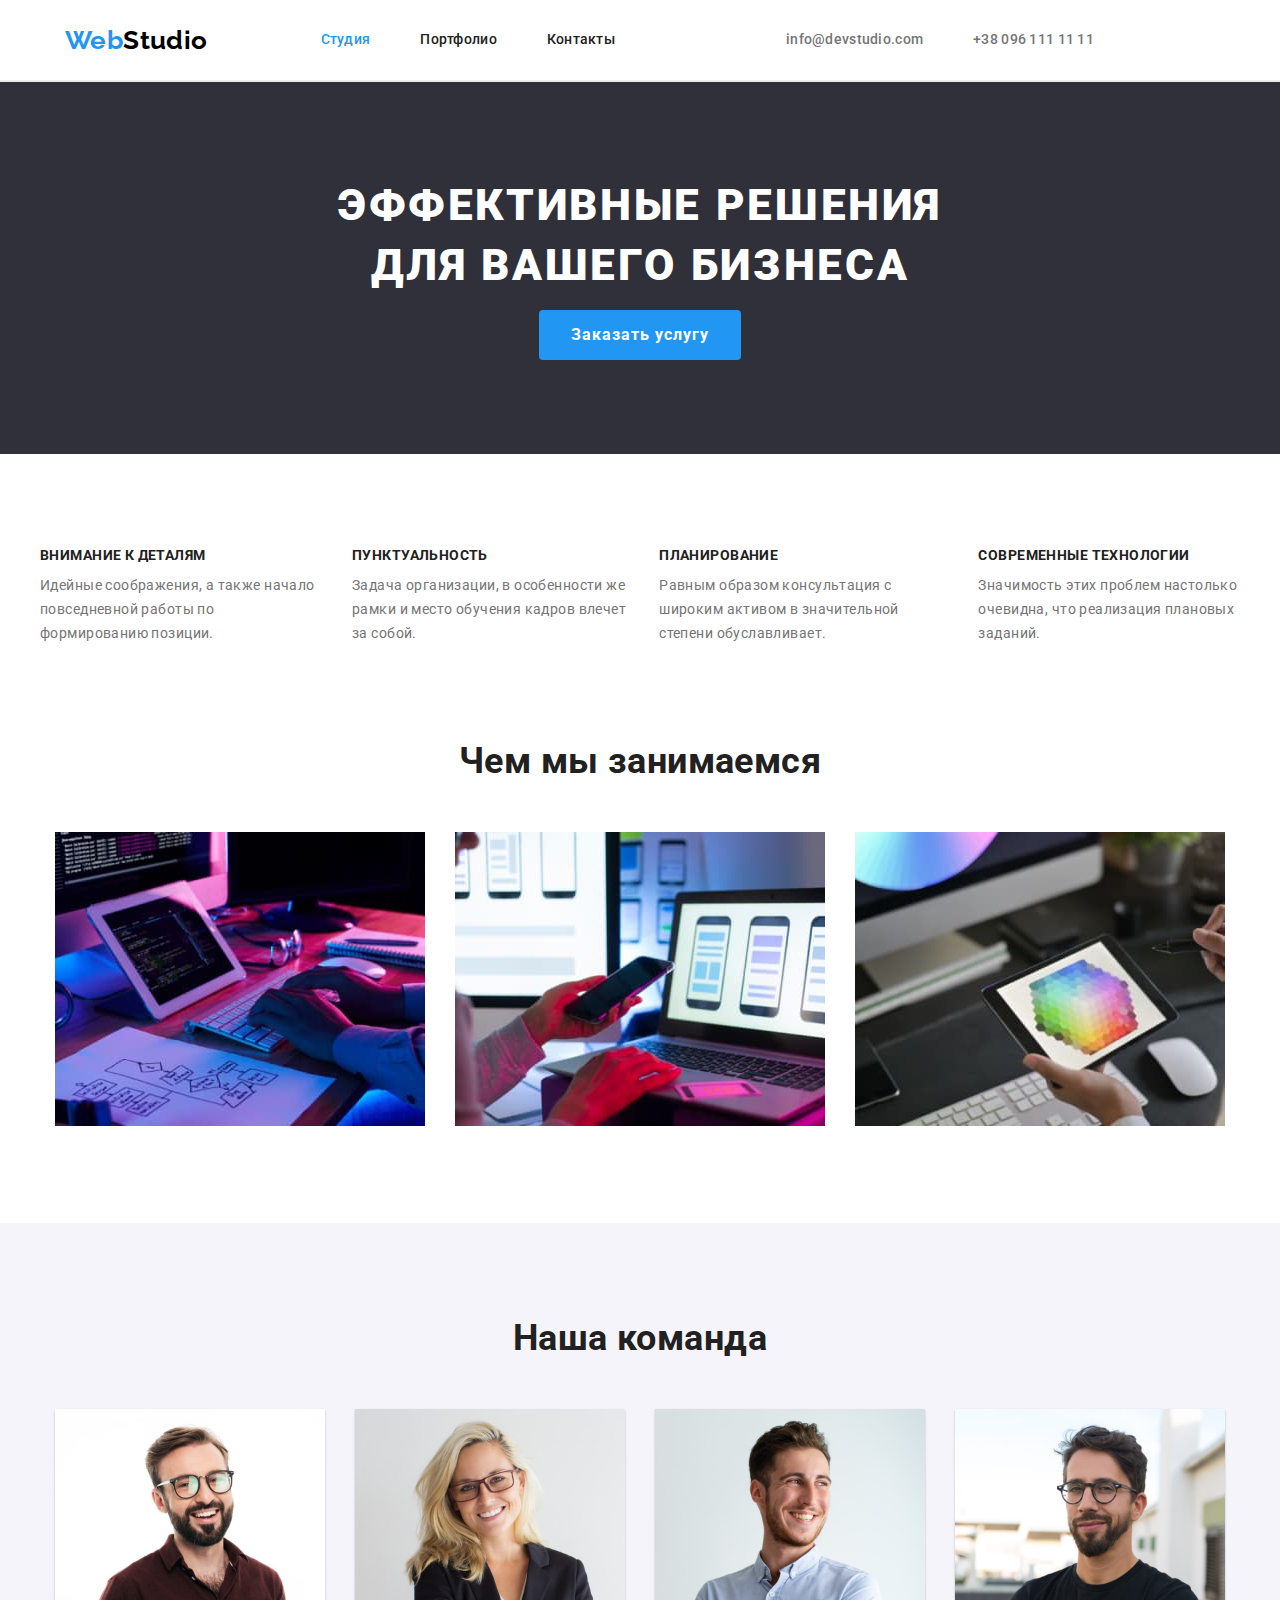
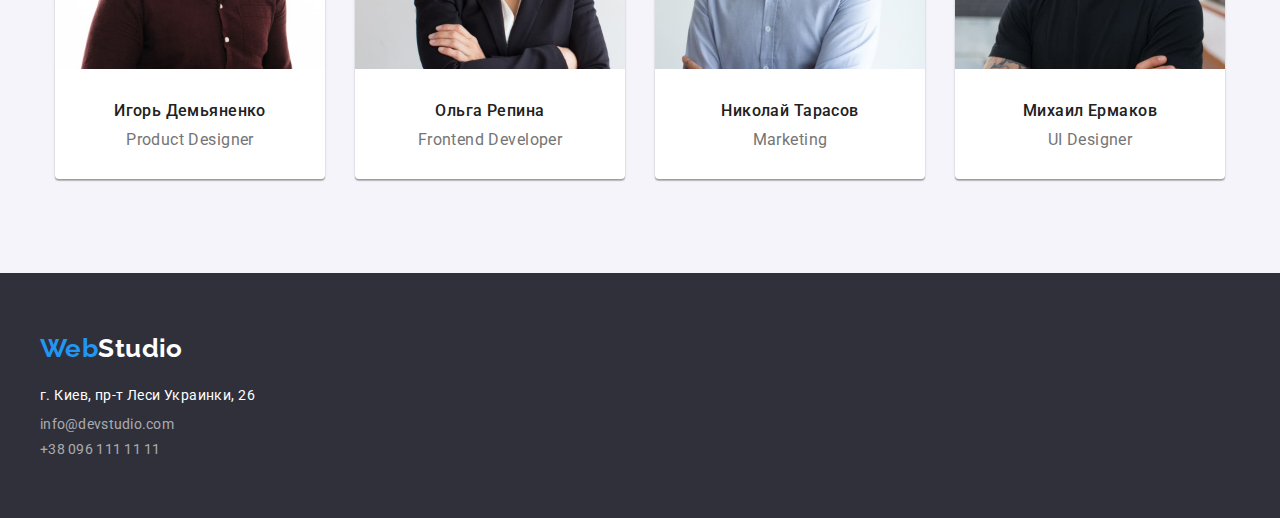
==== commit 1eed9701: "Встановила зовнішні і внутрішні відступи, добавила флекс-бокси і налаштувала сітку в Портфоліо" ====
--- a/index.html
+++ b/index.html
@@ -7,6 +7,7 @@
     <link rel="preconnect" href="https://fonts.googleapis.com">
     <link rel="preconnect" href="https://fonts.gstatic.com" crossorigin>
     <link href="https://fonts.googleapis.com/css2?family=Raleway:wght@700&family=Roboto:wght@400;500;700;900&display=swap" rel="stylesheet">
+    <link rel="stylesheet" href="https://cdnjs.cloudflare.com/ajax/libs/modern-normalize/1.1.0/modern-normalize.min.css">
     <link rel="stylesheet" href="./css/styles.css">
     <title>Web Studio</title>
 </head>
@@ -14,97 +15,117 @@
 <body>
 
 <!--Header-->
+<header>
     <header>
-        <nav>
-            <a href="./index.html" class="logo link-list"><span class="web">Web</span><span class="studio">Studio</span></a>
-            <ul class="site-nav list-style">
-                <li><a href="./index.html" class="link-active">Студия</a></li>
-                <li><a href="./portfolio.html" class="link-list">Портфолио</a></li>
-                <li><a href="" class="link-list">Контакты</a></li>
-            </ul>
-        </nav>
-        <ul class="auth-nav list-style">
-            <li><a href="mailto:info@devstudio.com" class="link-list">info@devstudio.com</a></li>
-            <li><a href="tel:+380961111111" class="link-list">+38 096 111 11 11</a></li>
-        </ul>
+        <div class="header container">
+            <div class="container">
+                <nav class="header">
+                    <a href="./index.html" class="logo link-list"><span class="web">Web</span><span
+                            class="studio">Studio</span></a>
+    
+                    <ul class="site-nav list-style">
+                        <li class="site-nav-li"><a href="./index.html" class="li link-active">Студия</a></li>
+                        <li class="site-nav-li"><a href="./portfolio.html" class="li link-list">Портфолио</a></li>
+                        <li class="site-nav-li"><a href="" class="li link-list">Контакты</a></li>
+                    </ul>
+                </nav>
+            </div>
+            <div class="container">
+                <ul class="auth-nav list-style">
+                    <li class="auth-nav-li"><a href="mailto:info@devstudio.com" class="link-list">info@devstudio.com</a>
+                    </li>
+                    <li class="auth-nav-li"><a href="tel:+380961111111" class="link-list">+38 096 111 11 11</a></li>
+                </ul>
+            </div>
+        </div>
+    </header>
     </header>
 
     <main>
 <!--Main section-->
-        <section class="main-index">
+    <section class="main-index section">
+        <div class="container">
             <h1 class="main-index-title">Эффективные решения<br> для вашего бизнеса</h1>
             <button class="button-index" type="button">Заказать услугу</button>
-        </section>
+        </div>
+    </section>
 
 <!--Features-->
-        <section class="features">
-            <h2>Преимущества</h2>
+        <section class="features section">
+            <div class="container">
+            <h2 class="visually-hidden">Преимущества</h2>
             <ul class="features-list list-style">
-                <li>
+                <li class="features-li">
                     <h3 class="features-title">Внимание к деталям</h3>
                     <p class="features-description">Идейные соображения, а также начало повседневной работы по формированию позиции.</p>
                 </li>
-                <li>
+                <li class="features-li">
                     <h3 class="features-title">Пунктуальность</h3>
                     <p class="features-description">Задача организации, в особенности же рамки и место обучения кадров влечет за собой.</p>
                 </li>
-                <li>
+                <li class="features-li">
                     <h3 class="features-title">Планирование</h3>
                     <p class="features-description">Равным образом консультация с широким активом в значительной степени обуславливает.</p>
                 </li>
-                <li>
+                <li class="features-li">
                     <h3 class="features-title">Современные технологии</h3>
                     <p class="features-description">Значимость этих проблем настолько очевидна, что реализация плановых заданий.</p>
                 </li>
             </ul>
+            </div>
         </section>
 
 <!--Work-->
-        <section class="work">
+        <section class="work section.no-padding">
+            <div class="container">
             <h2 class="work-title">Чем мы занимаемся</h2>
             <ul class="work-list list-style">
-                <li>
+                <li class="work-list-li">
                     <img src="./images/programming.jpg" alt="Програмирование" width="370" height="294">
                 </li>
-                <li>
+                <li class="work-list-li">
                     <img src="./images/devices.jpg" alt="Выбор девайса для будущего проэкта" width="370" height="294">
                 </li>
-                <li>
+                <li class="work-list-li">
                     <img src="./images/design.jpg" alt="Современный дизайн будущего проэкта" width="370" height="294">
                 </li>
             </ul>
+            </div>
         </section>
 
 <!--Team-->
-        <section class="team">
+        <section class="team section">
+            <div class="container">
             <h2 class="team-title">Наша команда</h2>
             <ul class="team-list list-style">
-                <li>
+                <li class="team-list-li">
                     <img src="./images/ihor-demianenko.jpg" alt="Игорь Демьяненко" width="270">
                     <h3 class="team-list-name">Игорь Демьяненко</h3>
                     <p class="team-list-position">Product Designer</p>
                 </li>
-                <li>
+                <li class="team-list-li">
                     <img src="./images/olga-repina.jpg" alt="Ольга Репина" width="270">
                     <h3 class="team-list-name">Ольга Репина</h3>
                     <p class="team-list-position">Frontend Developer</p>
                 </li>
-                <li>
+                <li class="team-list-li">
                     <img src="./images/nikolay-tarasov.jpg" alt="Николай Тарасов" width="270">
                     <h3 class="team-list-name">Николай Тарасов</h3>
                     <p class="team-list-position">Marketing</p>
                 </li>
-                <li>
+                <li class="team-list-li">
                     <img src="./images/myhail-ermakov.jpg" alt="Михаил Ермаков" width="270">
                     <h3 class="team-list-name">Михаил Ермаков</h3>
                     <p class="team-list-position">UI Designer</p>
                 </li>
             </ul>
+            </div>
         </section>
     </main>
 
 <!--Footer-->
     <footer class="footer">
+        <div class="container">
         <a href="./index.html" class="logo link-list"><span class="web">Web</span><span class="studio-footer">Studio</span></a>
         <address>
             <ul class="address list-style">
@@ -113,6 +134,7 @@
                 <li class="footer-nav"><a href="tel:+380961111111" class="link">+38 096 111 11 11</a></li>
             </ul>
         </address>
+        </div>
     </footer>
 </body>
 </html>--- a/css/styles.css
+++ b/css/styles.css
@@ -9,6 +9,9 @@
   --logo-color-second: #000000;
   --footer-color: rgba(255, 255, 255, 0.6);
   --main-buttom: #f5f4fa;
+  --bottom-index-active: #188ce8;
+  --border-color: #ececec;
+  --portfolio-border-color: #eeeeee;
 }
 
 body {
@@ -18,12 +21,56 @@
   letter-spacing: 0.03em;
   font-size: 14px;
 }
+.container {
+  width: 1230px;
+  padding-left: 15px;
+  padding-right: 15px;
+  margin-left: auto;
+  margin-right: auto;
+}
+
+.section {
+  padding-top: 94px;
+  padding-bottom: 94px;
+}
+
+.section.no-padding {
+  padding-top: 0;
+  padding-bottom: 0;
+}
+
 .link-list {
   text-decoration: none;
 }
 
 .list-style {
   list-style: none;
+  padding: 0;
+  margin: 0;
+}
+
+.visually-hidden {
+  position: absolute;
+  width: 1px;
+  height: 1px;
+  margin: -1px;
+  border: 0;
+  padding: 0;
+
+  white-space: nowrap;
+  clip-path: inset(100%);
+  clip: rect(0 0 0 0);
+  overflow: hidden;
+}
+header {
+  border-bottom: 1px solid var(--border-color);
+}
+
+.header {
+  display: flex;
+  flex-direction: row;
+  align-items: center;
+  justify-content: space-around;
 }
 
 /*Logo*/
@@ -32,6 +79,8 @@
   font-weight: 700;
   font-size: 26px;
   line-height: 1.19;
+
+  margin-right: 93px;
 }
 .web {
   color: var(--accent-color);
@@ -46,9 +95,19 @@
 /*Navigation*/
 
 .site-nav {
+  display: flex;
+
   font-weight: 500;
   line-height: 1.14;
   letter-spacing: 0.02em;
+}
+.li {
+  display: block;
+  padding-top: 32px;
+  padding-bottom: 32px;
+}
+.site-nav-li:not(:last-child) {
+  margin-right: 50px;
 }
 .site-nav .link-active {
   color: var(--accent-color);
@@ -68,10 +127,17 @@
 
 /*Auth-nav*/
 .auth-nav {
+  display: flex;
+  justify-content: center;
+
   font-weight: 500;
   line-height: 1.14;
   letter-spacing: 0.02em;
 }
+.auth-nav-li:not(:last-child) {
+  margin-right: 50px;
+}
+
 .auth-nav .link-list {
   color: var(--secondary-text-color);
   font-style: normal;
@@ -79,7 +145,9 @@
 
 /*Main section*/
 .main-index {
-  background-color: var(--main-section-color);
+  margin-top: 0;
+  margin-bottom: 0;
+
   font-weight: 900;
   font-size: 44px;
   line-height: 1.36;
@@ -87,9 +155,12 @@
   text-align: center;
   letter-spacing: 0.06em;
   text-transform: uppercase;
+  background-color: var(--main-section-color);
 }
 .main-index-title {
-  color: var(--white-color);
+  margin-top: 0;
+  margin-bottom: 30px;
+
   font-weight: 900;
   font-size: 44px;
   line-height: 1.36;
@@ -97,37 +168,80 @@
   text-align: center;
   letter-spacing: 0.06em;
   text-transform: uppercase;
+
+  color: var(--white-color);
 }
 
 /*Features*/
 .features,
 .work {
+  margin-top: 0;
+  margin-bottom: 0;
+
   background-color: (--second-section-color);
 }
 
+.features {
+  padding-top: 94px;
+  padding-bottom: 94px;
+}
+
+.features h2 {
+  margin-top: 0;
+  margin-bottom: 0;
+}
+
 .features-list {
+  display: flex;
+  justify-content: center;
+  margin-top: 0;
+  margin-bottom: 0;
+}
+
+.features-li:not(:last-child) {
+  margin-right: 30px;
 }
 
 .features-title {
+  margin-top: 0;
+  margin-bottom: 0;
+  padding-bottom: 10px;
+
   font-weight: 700;
   line-height: 1.14;
   text-transform: uppercase;
+  font-size: 14px;
 }
 .features-description {
-  color: var(--secondary-text-color);
+  margin-top: 0;
+  margin-bottom: 0;
+
   font-size: 14px;
   line-height: 1.71;
+
+  color: var(--secondary-text-color);
 }
 
 /*Work*/
 .work-title,
 .team-title {
+  margin-top: 0;
+  margin-bottom: 50px;
+
   font-weight: 700;
   font-size: 36px;
   line-height: 1.17;
   text-align: center;
 }
 .work-list {
+  display: flex;
+  justify-content: center;
+  margin-top: 0;
+  margin-bottom: 94px;
+}
+
+.work-list-li:not(:last-child) {
+  margin-right: 30px;
 }
 
 /*Team*/
@@ -135,32 +249,62 @@
   background-color: var(--team-background-color);
 }
 .team-list {
+  display: flex;
+  justify-content: center;
+  margin-top: 0;
+  margin-bottom: 0;
+}
+.team-list-li {
+  background-color: var(--white-color);
+  border-radius: 0px 0px 4px 4px;
+  box-shadow: 0px 1px 3px rgba(0, 0, 0, 0.12), 0px 1px 1px rgba(0, 0, 0, 0.14),
+    0px 2px 1px rgba(0, 0, 0, 0.2);
+}
+.team-list-li:not(:last-child) {
+  margin-right: 30px;
 }
 .team-list-name {
-  color: var(--main-text-color);
+  text-align: center;
+  margin-top: 30px;
+  margin-bottom: 10px;
+
   font-weight: 500;
   font-size: 16px;
+
+  color: var(--main-text-color);
 }
 .team-list-position {
-  color: var(--secondary-text-color);
+  text-align: center;
+  margin-top: 0;
+  margin-bottom: 30px;
+
   font-size: 16px;
   line-height: 1.19;
+
+  color: var(--secondary-text-color);
 }
 
 /*Footer*/
 .footer {
   background-color: var(--main-section-color);
+  padding-top: 60px;
+  padding-bottom: 60px;
 }
 .address {
+  margin-top: 20px;
+  margin-bottom: 0;
 }
 
 .address-link {
+  margin-bottom: 0;
   font-style: normal;
   line-height: 1.71;
+
   color: var(--white-color);
 }
 
 .footer-nav {
+  margin-top: 9px;
   line-height: 1.14;
   letter-spacing: 0.02em;
 }
@@ -171,42 +315,122 @@
 }
 
 /*PORTFOLIO*/
+.main-portfolio {
+  padding-top: 94px;
+  padding-bottom: 94px;
+}
+
+.container h1 {
+  margin-top: 0;
+  margin-bottom: 0;
+}
 
 .buttons {
+  display: flex;
+  justify-content: center;
+  margin-top: 0;
+  margin-bottom: 50px;
+}
+.button-li:not(:last-child) {
+  margin-right: 8px;
 }
 
 .button-index {
+  border-radius: 4px;
+  padding: 10px 32px;
+  min-width: 200px;
+  height: 50px;
+
+  font-size: 16px;
+  font-weight: 700;
+  letter-spacing: 0.06em;
+  text-align: center;
+
   cursor: pointer;
   color: var(--white-color);
   background-color: var(--accent-color);
+  border: transparent;
 }
 .button-index:hover,
-.button-index:focus,
+.button-index:focus {
+  cursor: pointer;
+  color: var(--white-color);
+  background-color: var(--bottom-index-active);
+}
+
 .button-portfolio {
+  display: inline-block;
+  padding: 6px 22px;
+
+  border-radius: 4px;
+  font-weight: 500;
+  font-size: 16px;
+  line-height: 1.62;
+  letter-spacing: 0.03em;
+  text-align: center;
+
   cursor: pointer;
   color: var(--main-text-color);
   background-color: var(--main-buttom);
+  border: transparent;
 }
 
 .button-portfolio:hover,
 .button-portfolio:focus {
   color: var(--white-color);
   background-color: var(--accent-color);
+  box-shadow: 0px 3px 1px rgba(0, 0, 0, 0.1), 0px 1px 2px rgba(0, 0, 0, 0.08),
+    0px 2px 2px rgba(0, 0, 0, 0.12);
 }
 
 .portfolio-list {
+  display: flex;
+  flex-wrap: wrap;
+  margin-top: 0;
+  margin-bottom: 0;
+  padding-left: 15px;
+
+  text-decoration: none;
+  list-style: none;
+}
+
+.portfolio-list-li {
+  margin-right: 30px;
+  margin-bottom: 30px;
+
+  box-sizing: border-box;
+  background-color: var(--white-color);
+  border: 1px solid var(--portfolio-border-color);
+}
+.portfolio-list-li:nth-child(3n) {
+  margin-right: 0;
+}
+.portfolio-list-li:nth-last-child(-n + 3) {
+  margin-bottom: 0;
 }
 
 .portfolio-list-name {
-  color: var(--main-text-color);
+  margin-top: 0;
+  margin-bottom: 0;
+  padding-left: 24px;
+  padding-top: 20px;
+
   font-weight: 700;
   font-size: 18px;
   line-height: 2;
   letter-spacing: 0.06em;
+
+  color: var(--main-text-color);
 }
 
 .portfolio-list-type {
-  color: var(--secondary-text-color);
+  margin-top: 0;
+  margin-bottom: 0;
+  padding-left: 24px;
+  padding-bottom: 20px;
+
   font-size: 16px;
   line-height: 1.87;
-}
+
+  color: var(--secondary-text-color);
+}
